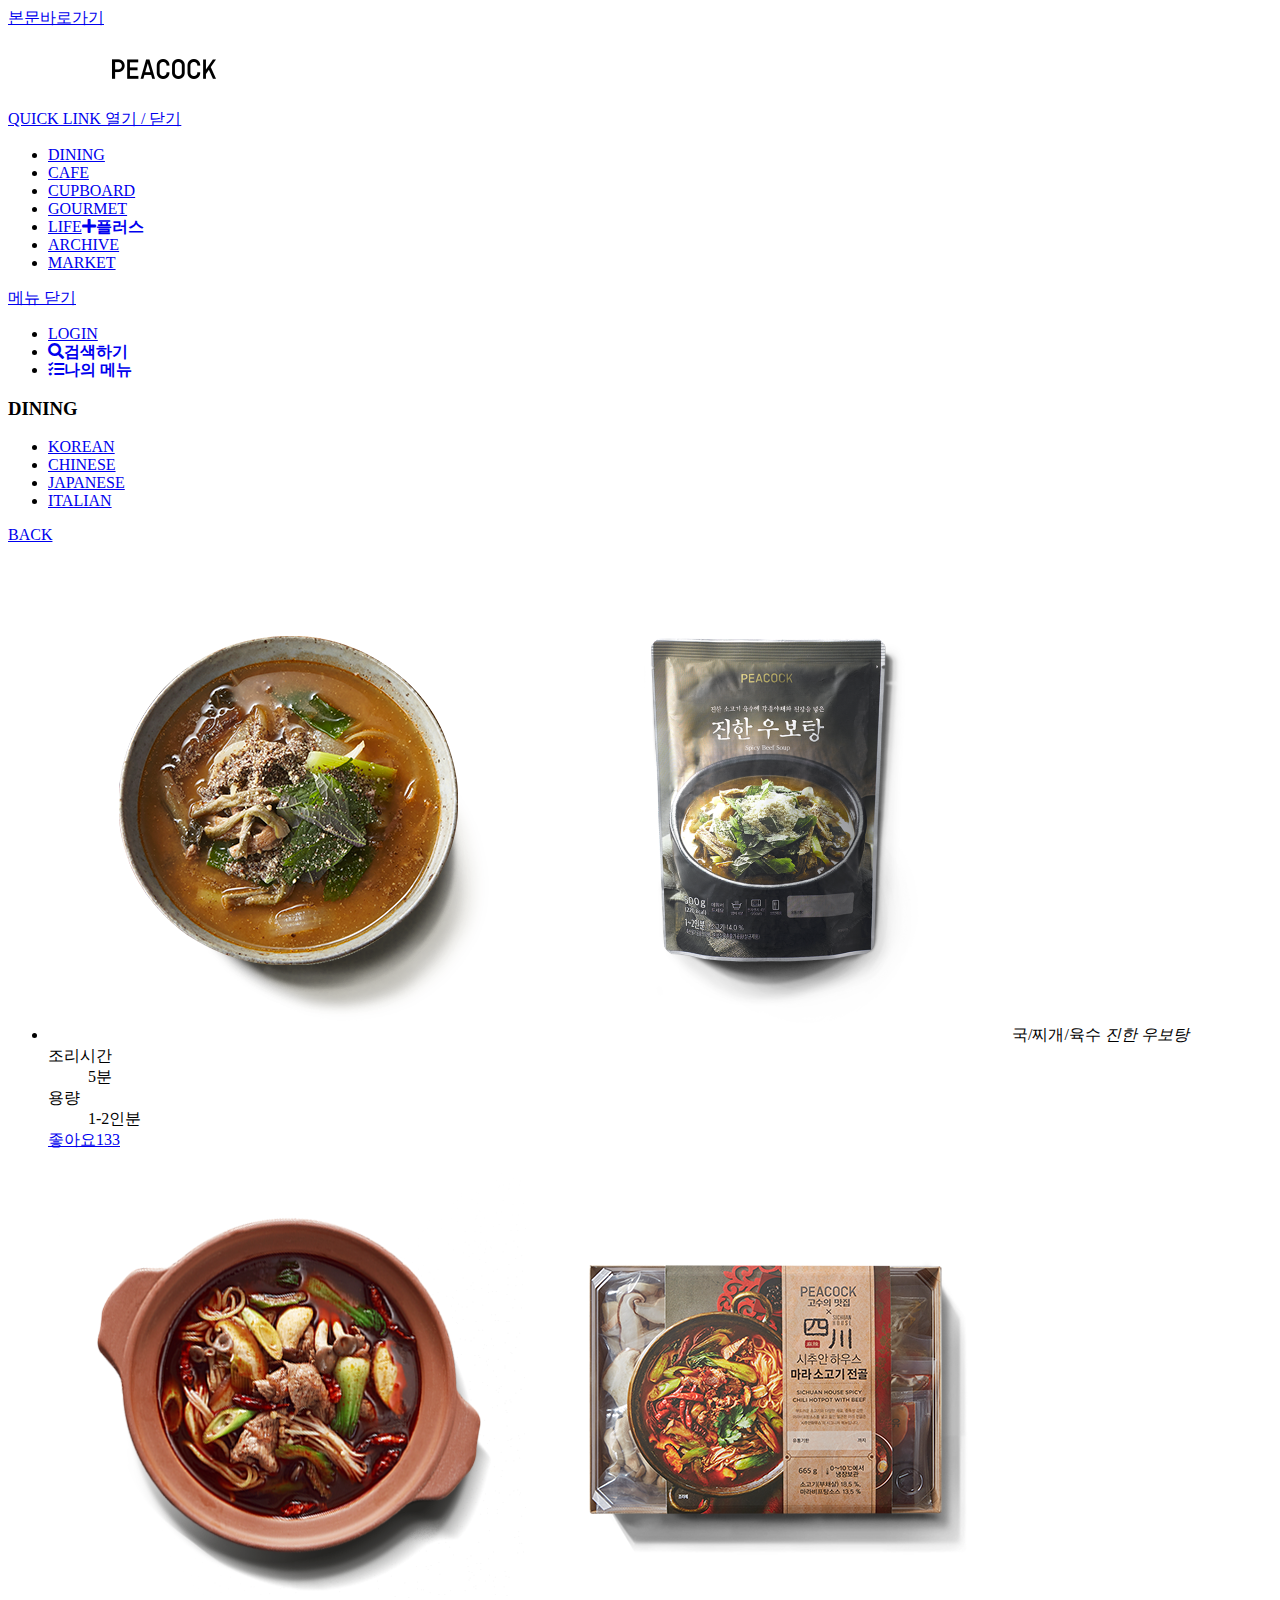
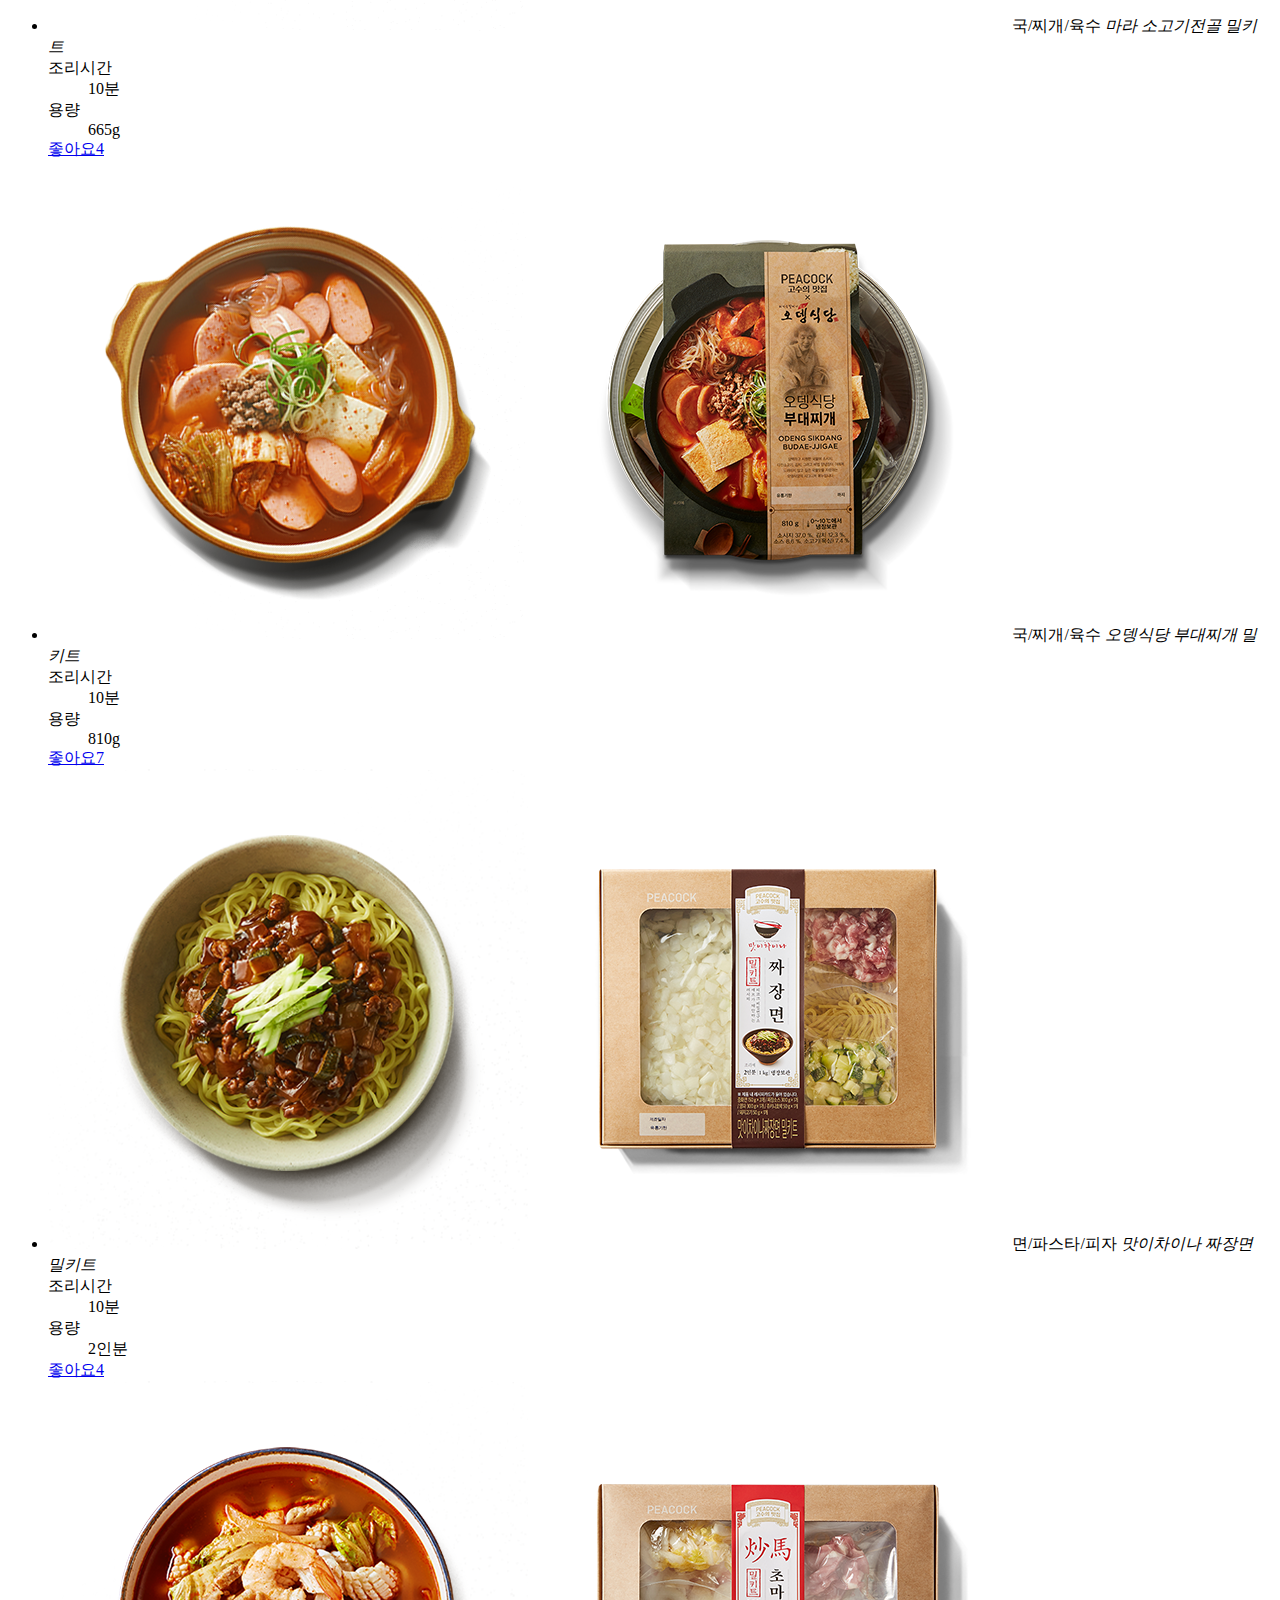
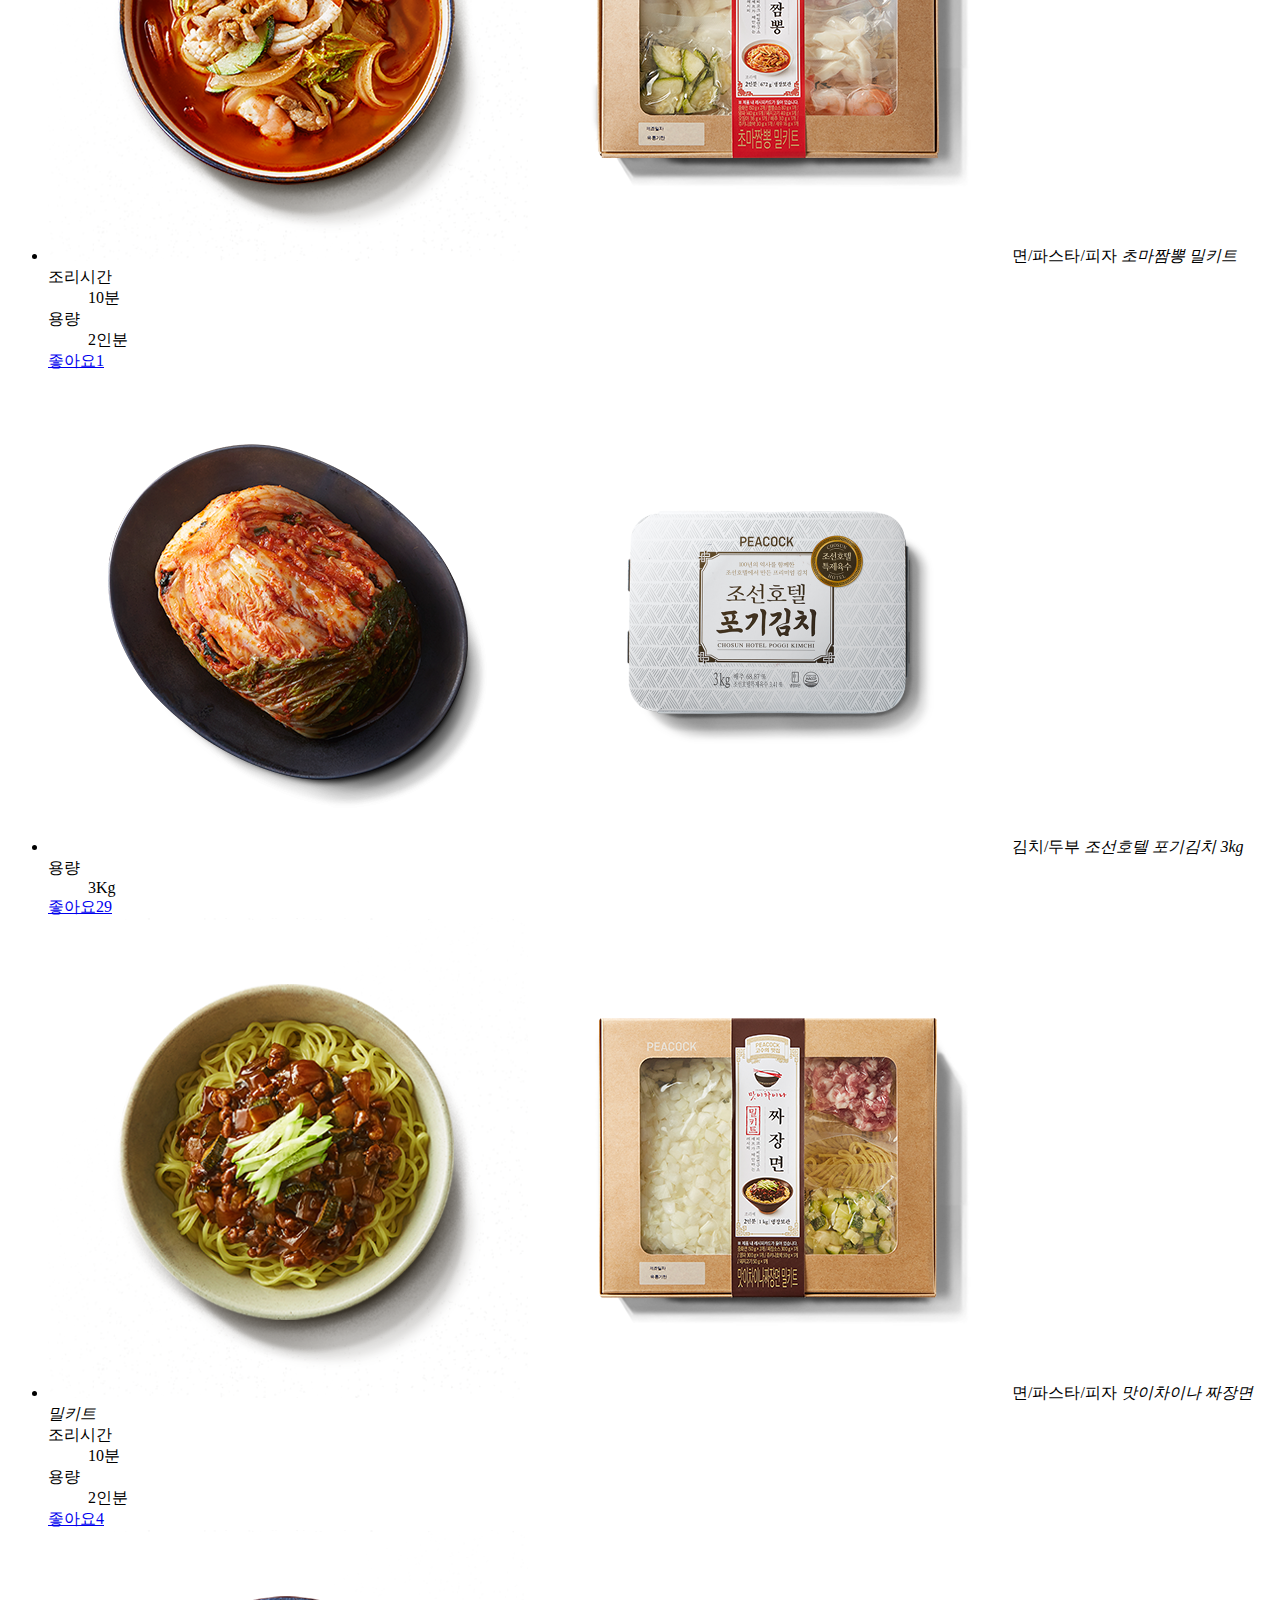
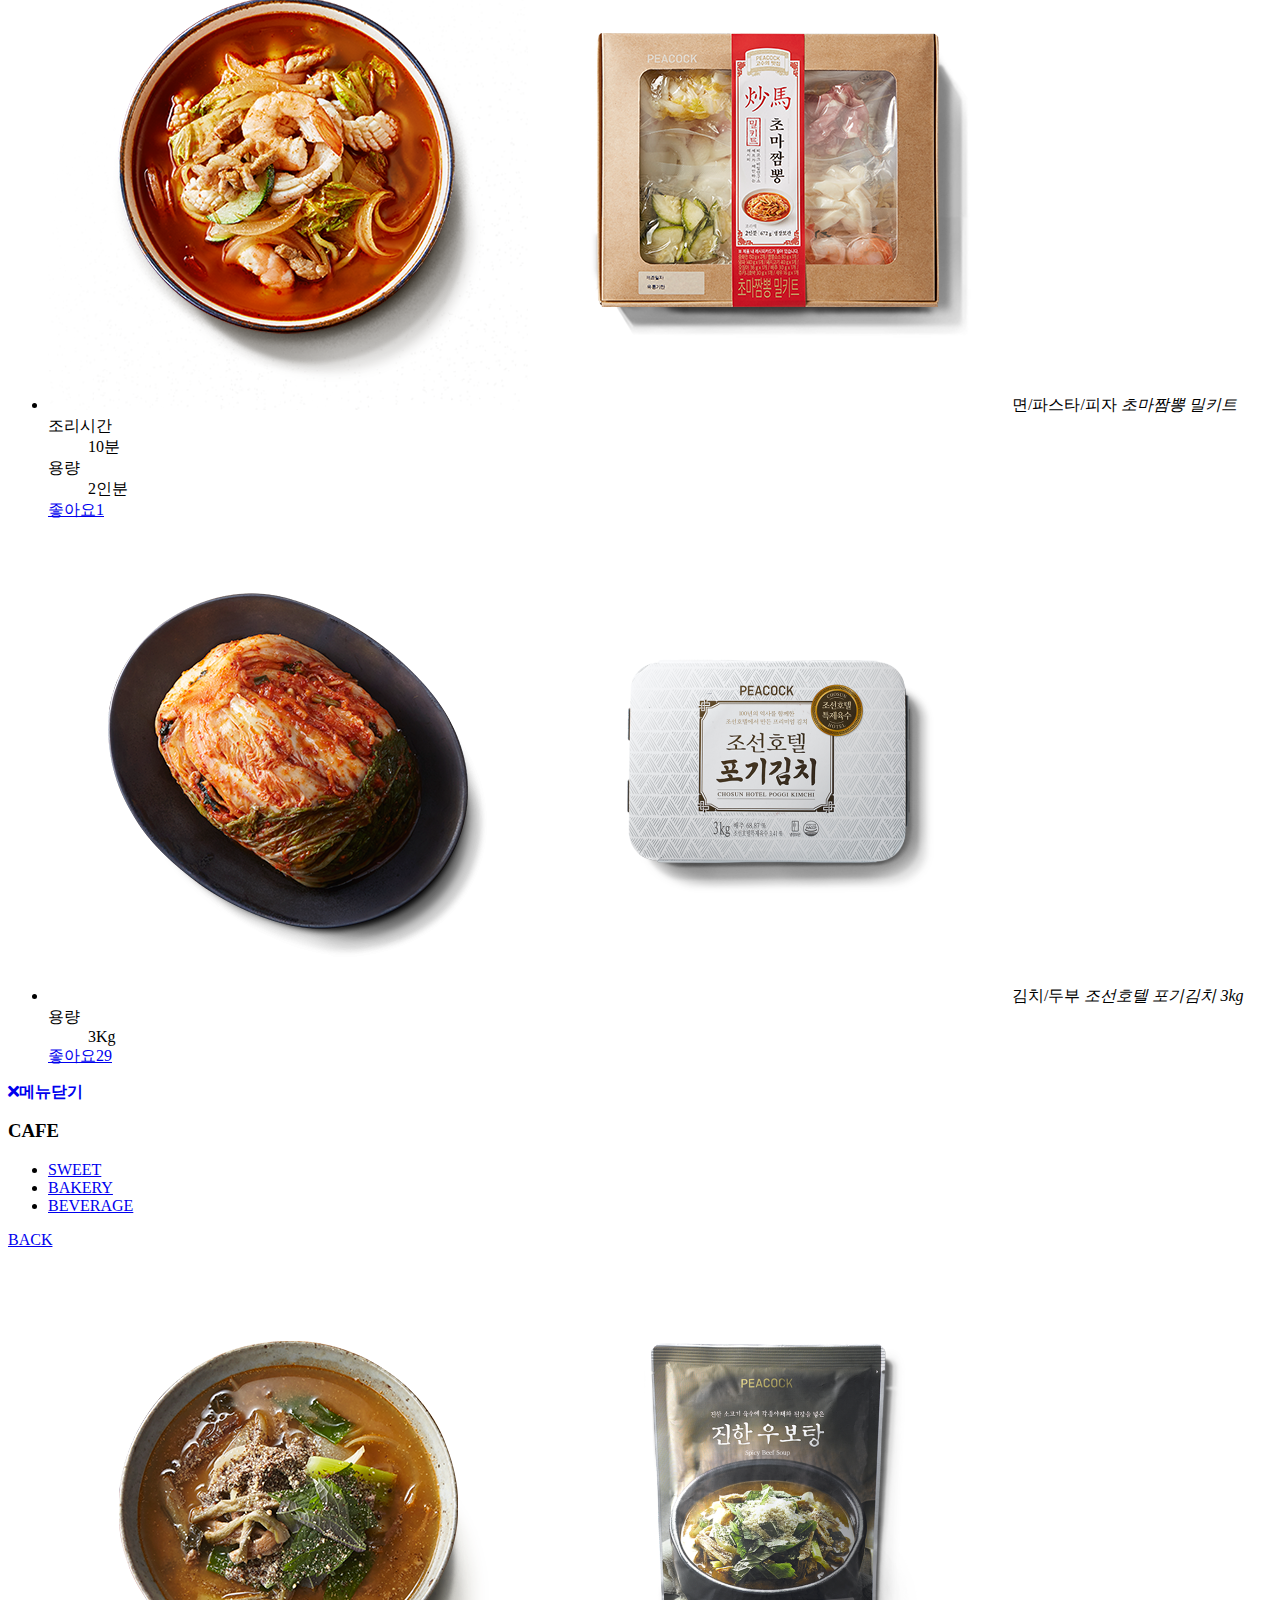
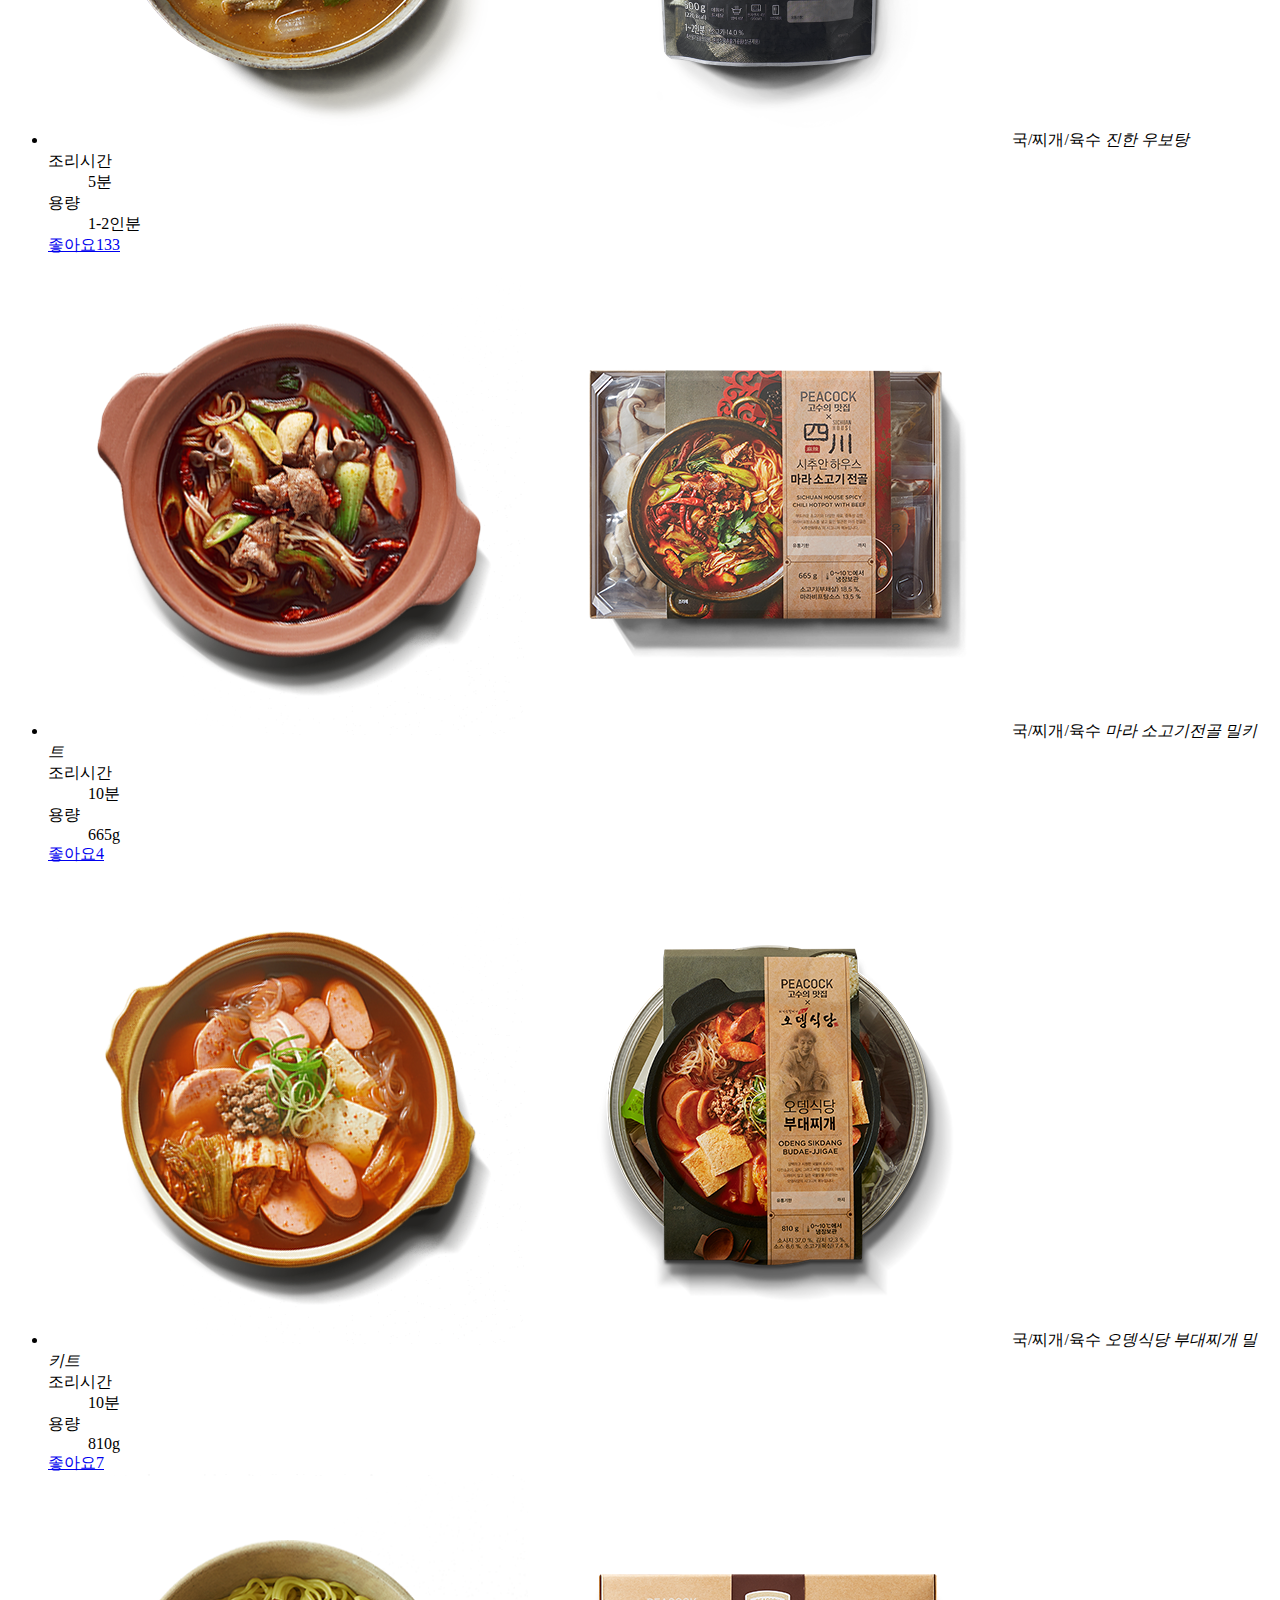
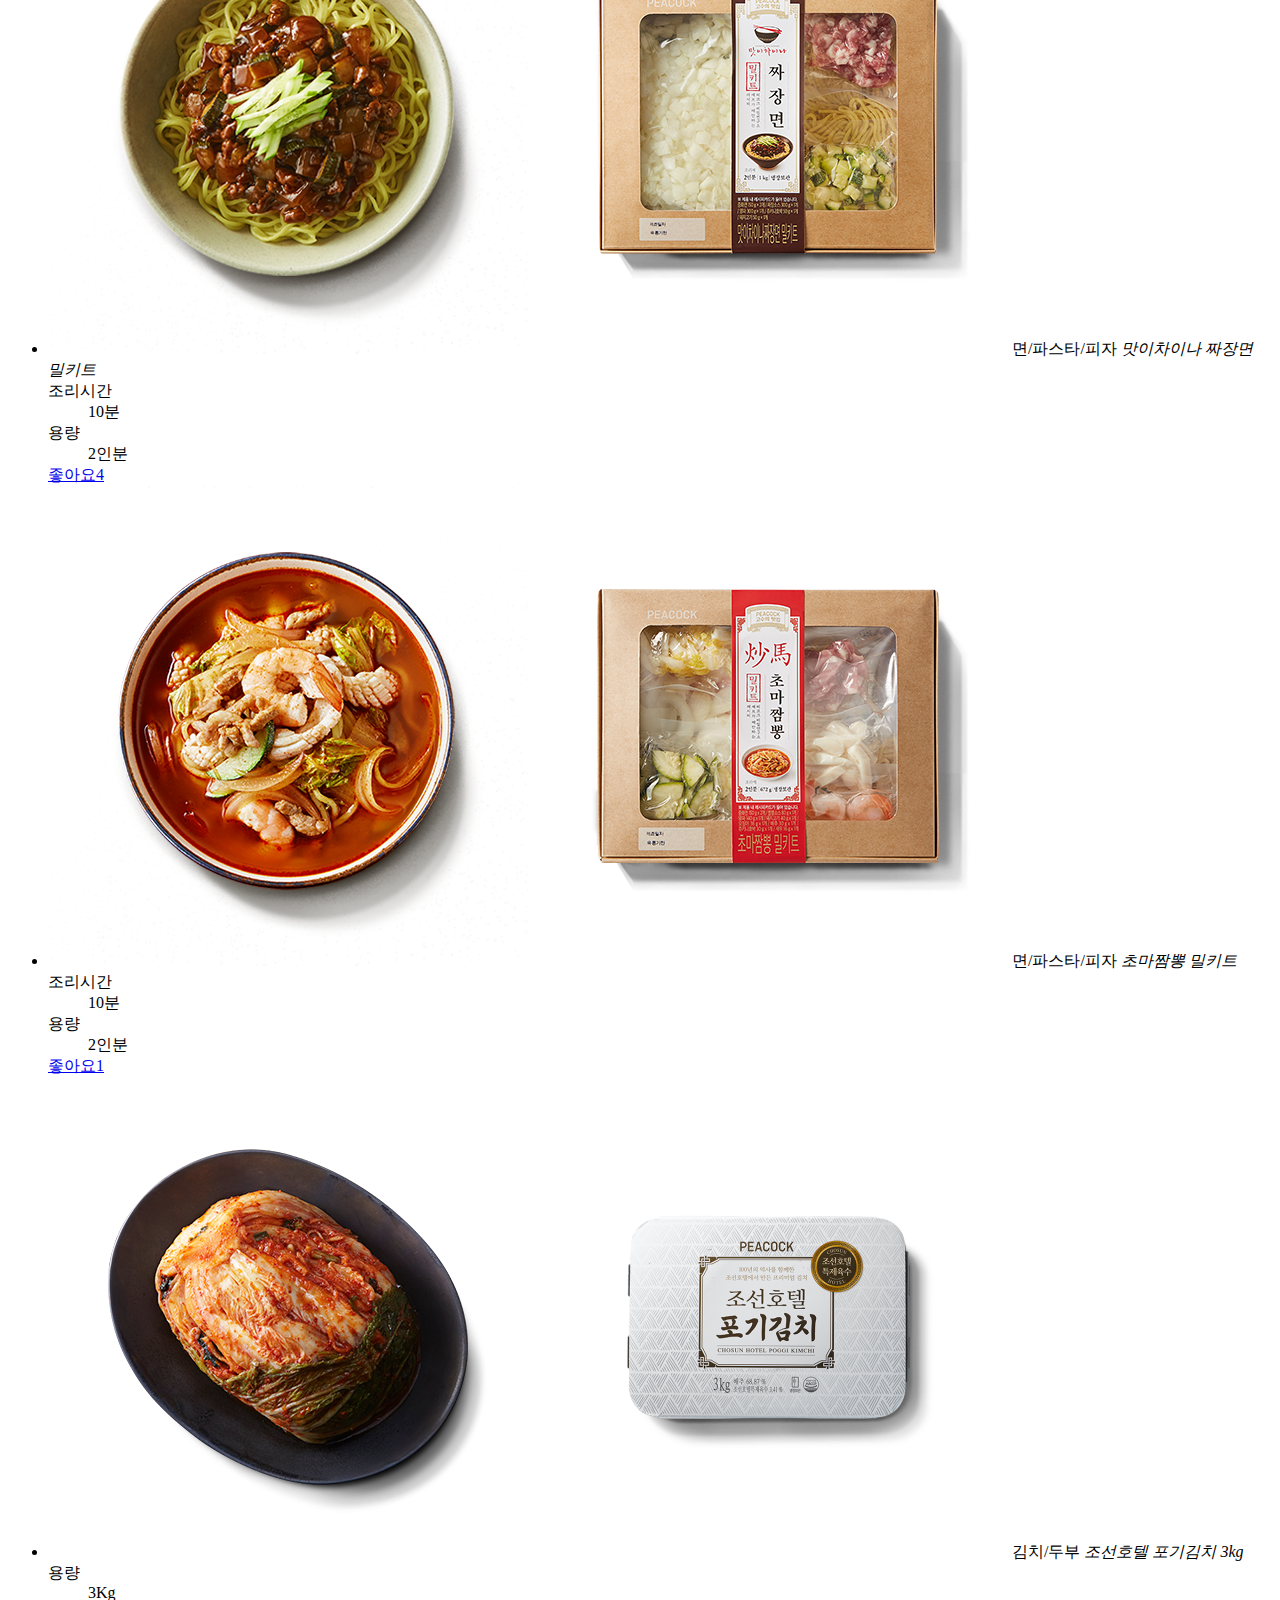
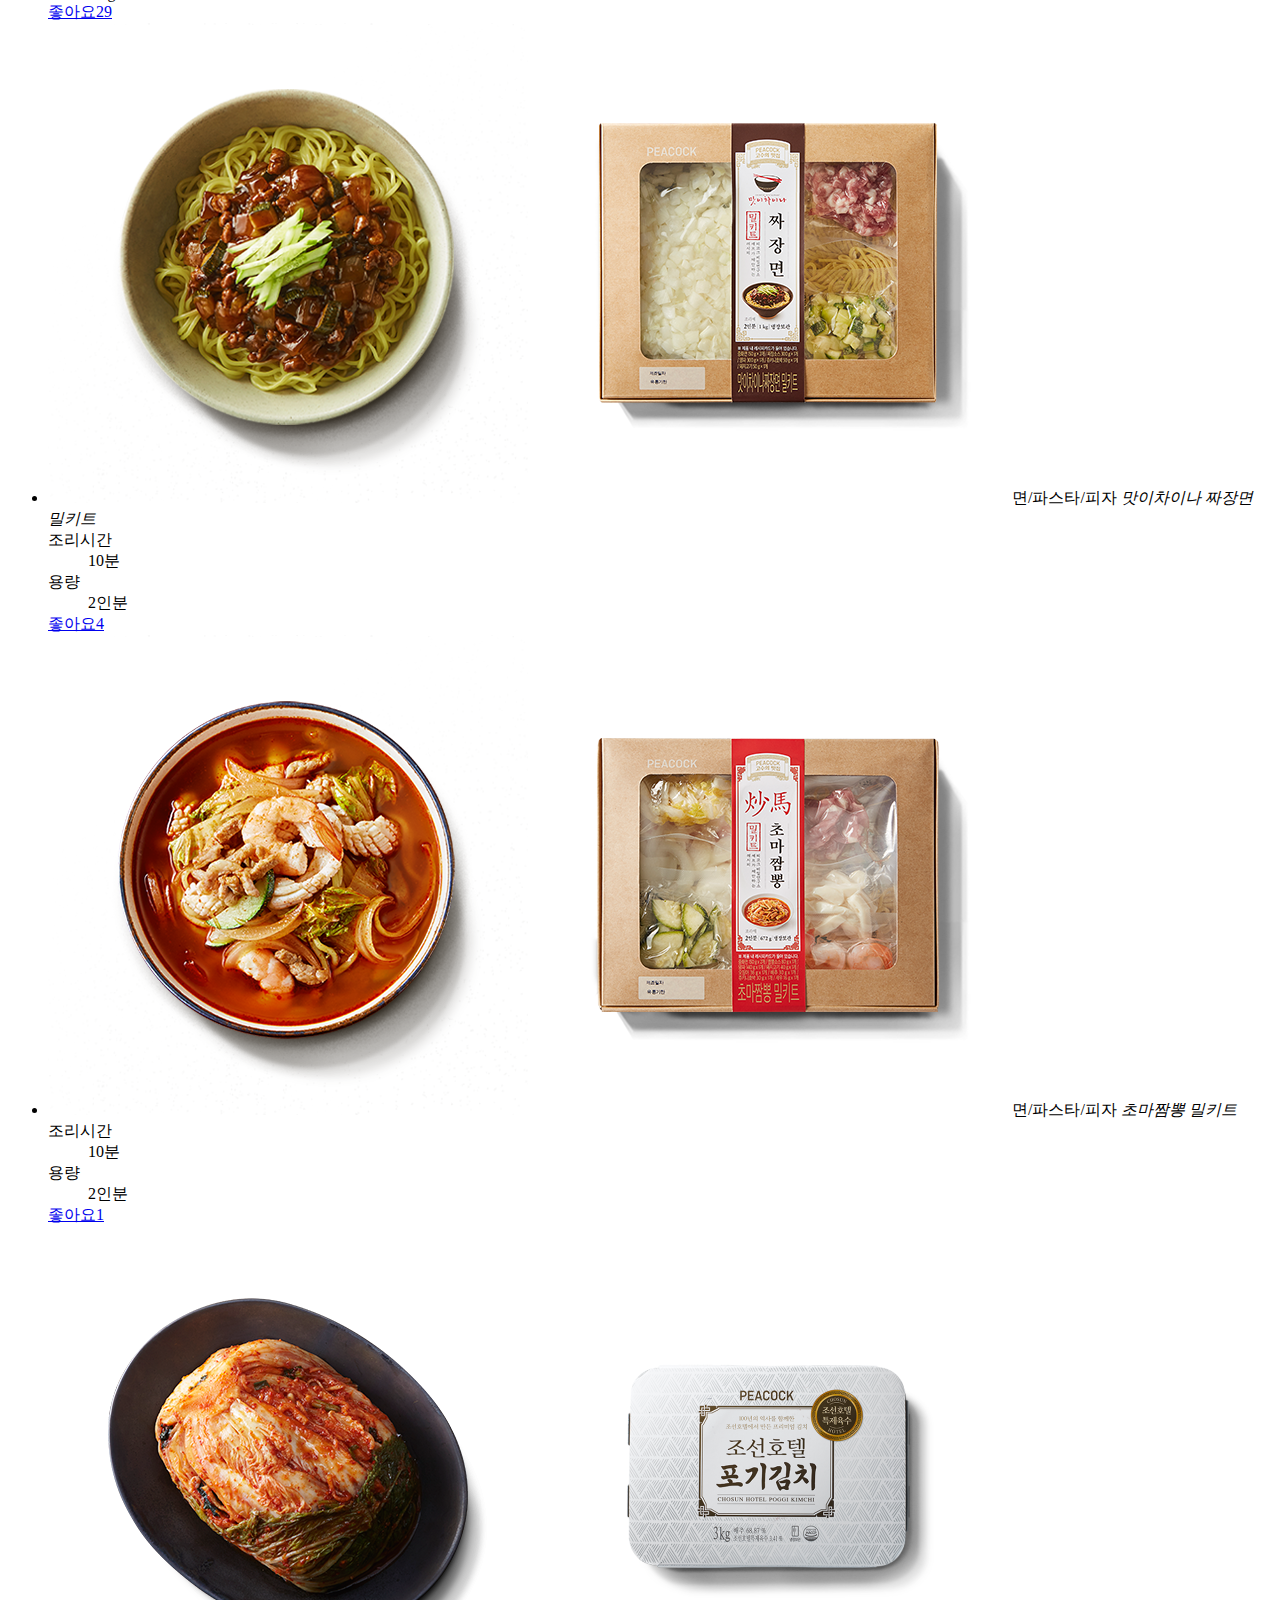
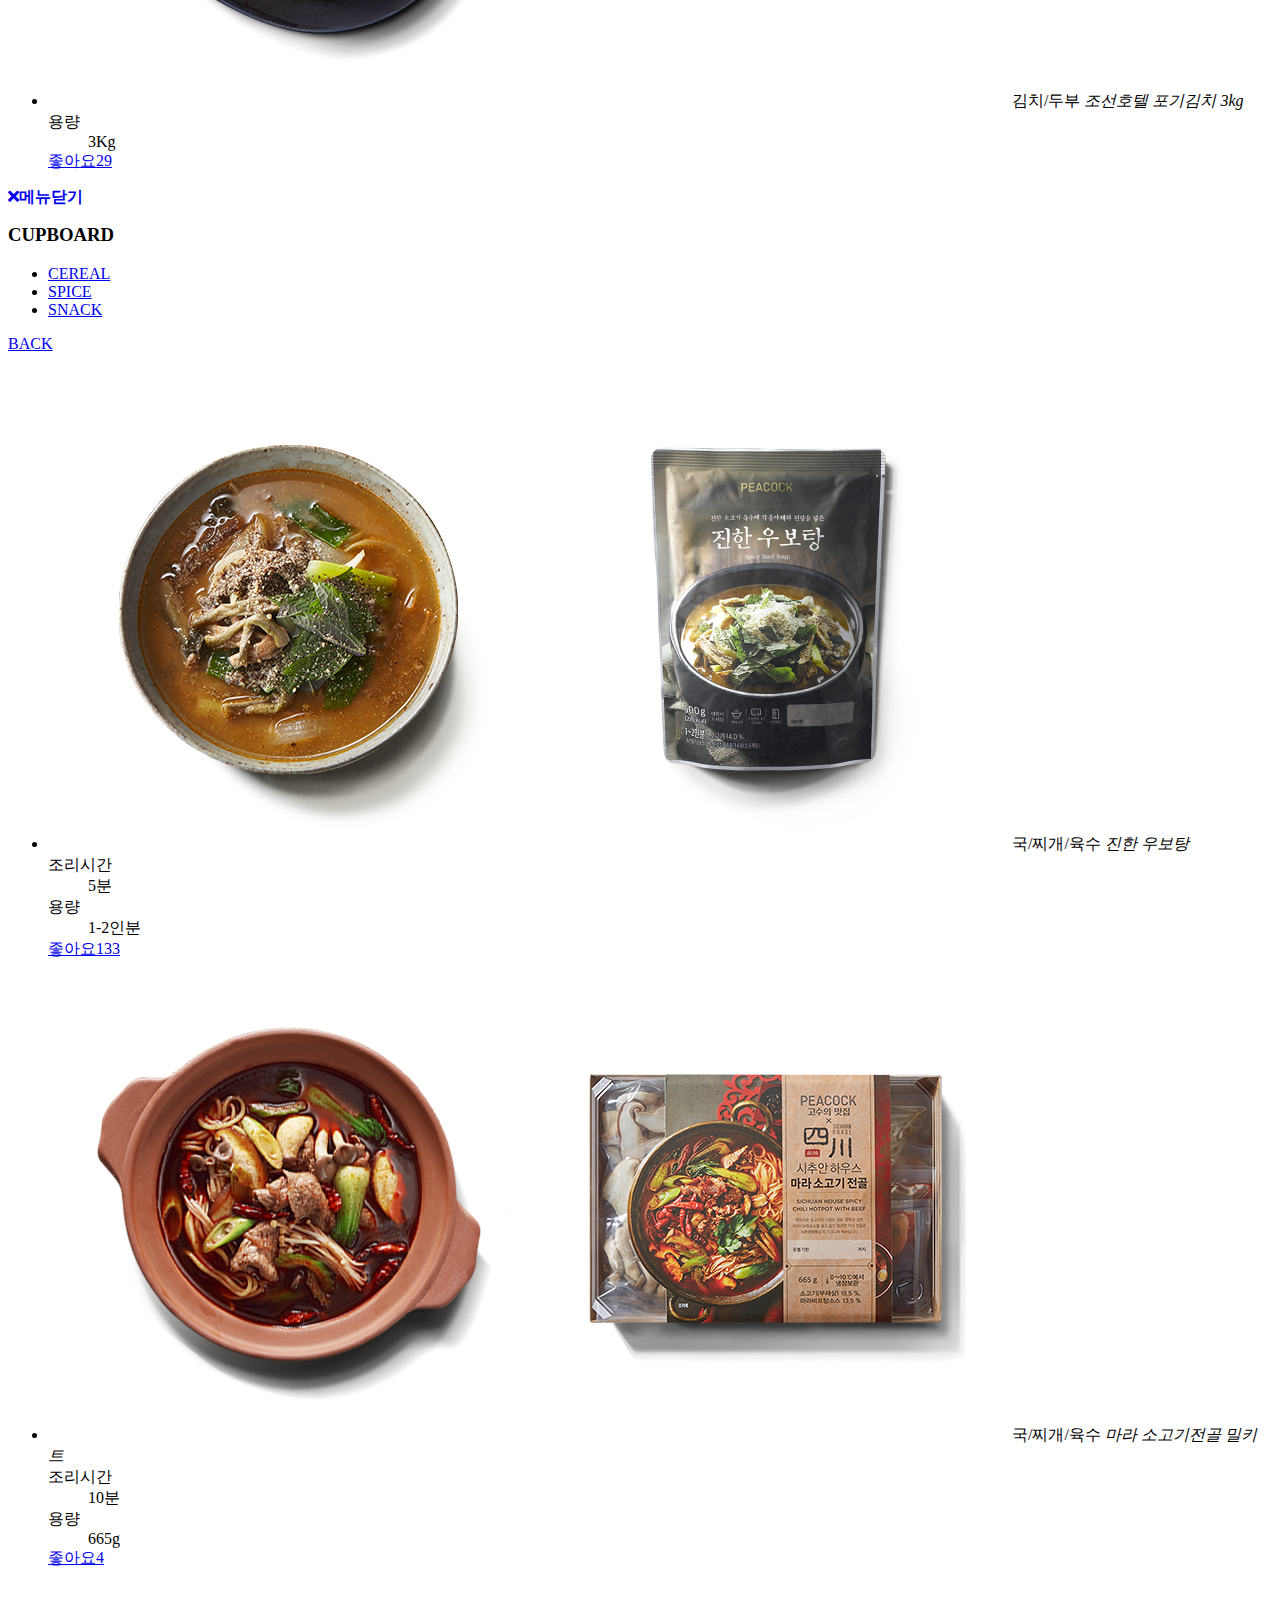
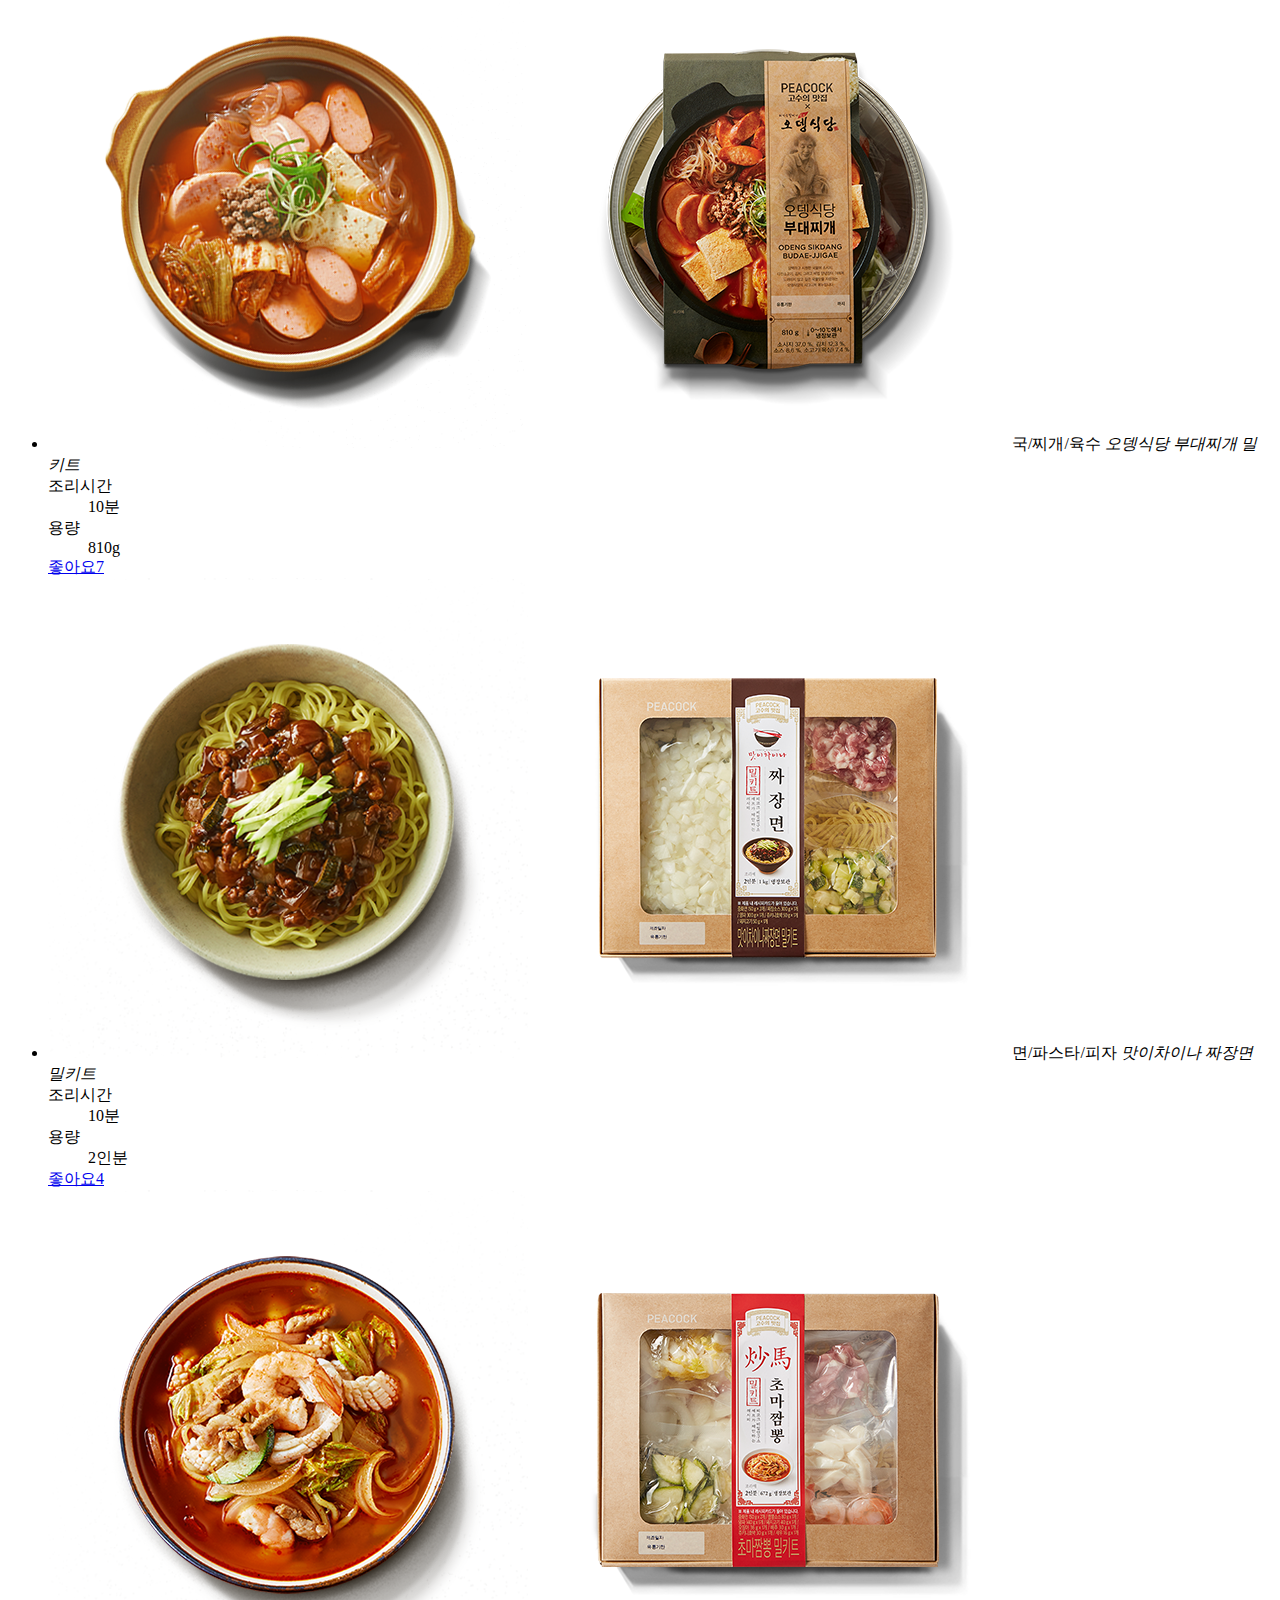
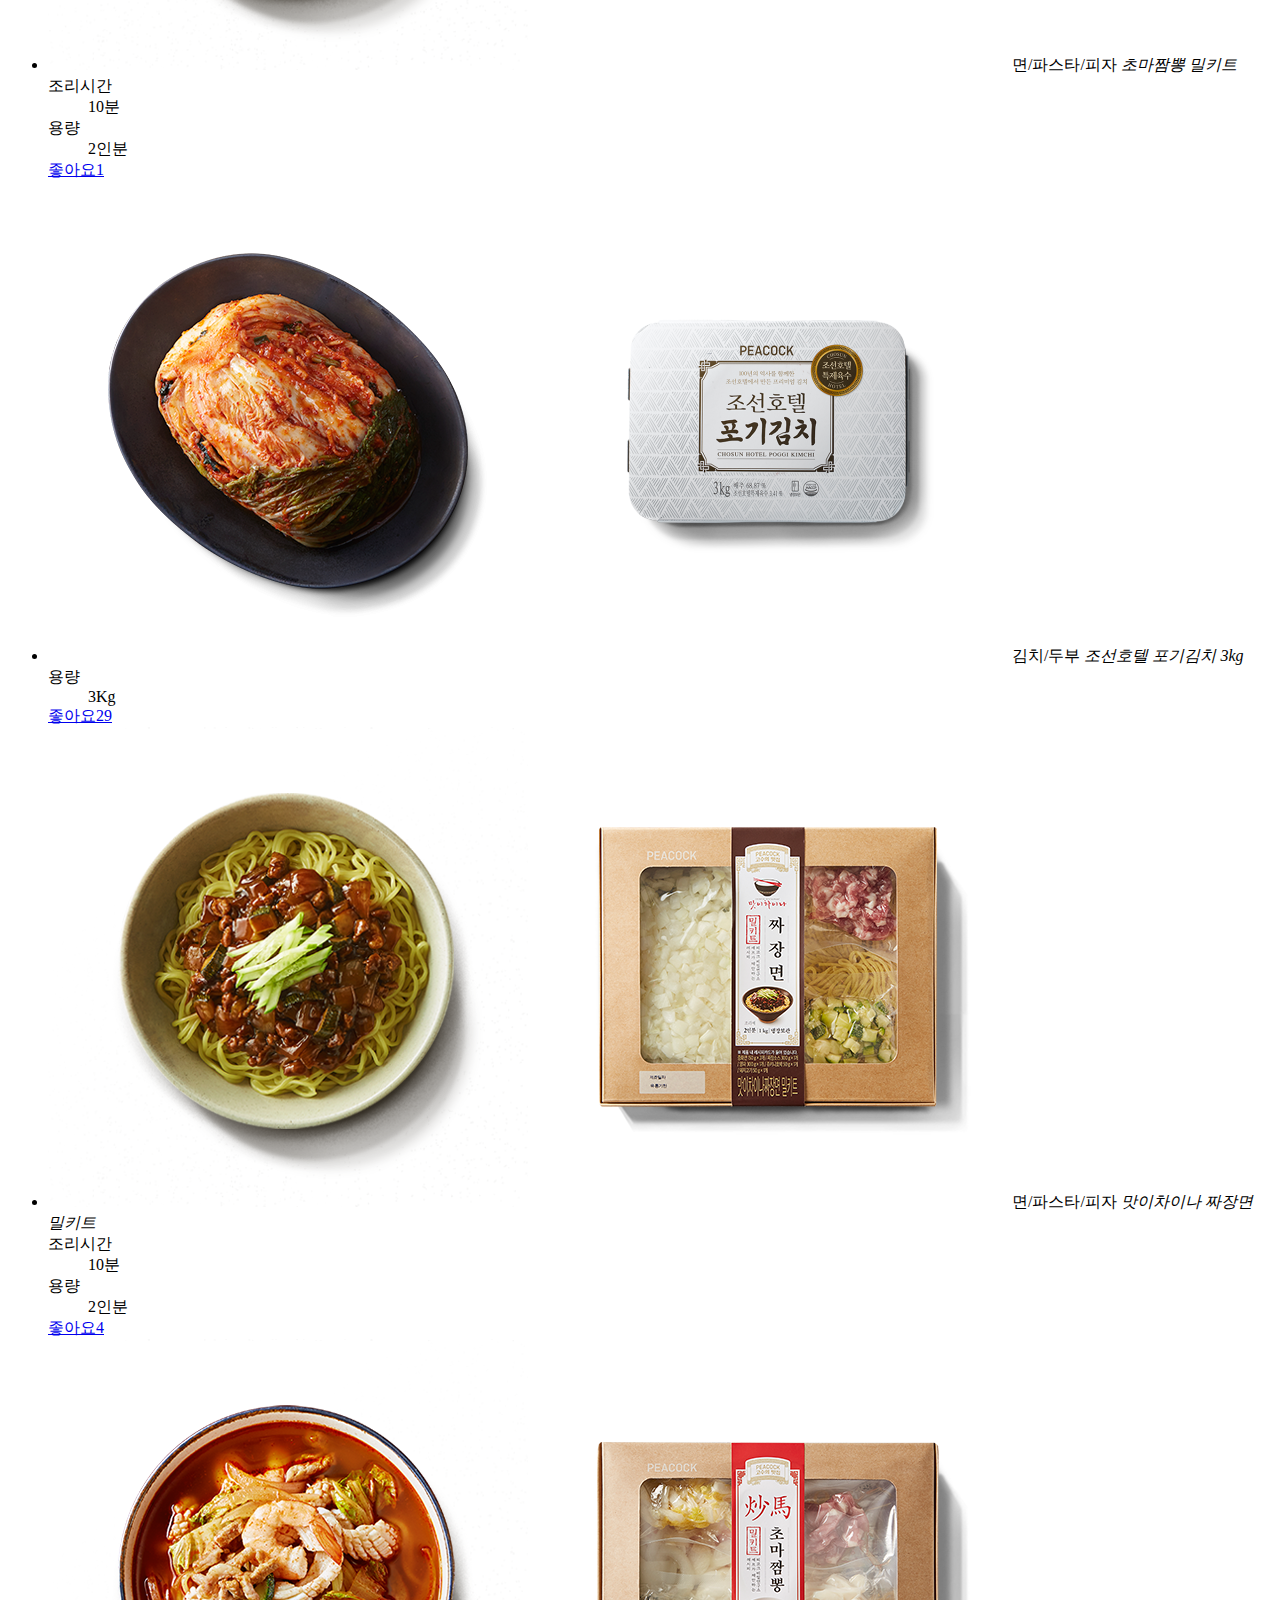
==== index.html @ 8ad3a099 "Add files via upload" ====
<!DOCTYPE html>
<html lang="ko">
<head>
  <meta charset="utf-8" />
  <meta http-equiv="X-UA-Compatible" content="IE=edge,chrome=1" />
  <meta name="viewport" content="width=device-width, initial-scale=1.0, maximum-scale=1.0, user-scalable=no" />
  <meta name="keywords" content="피코크, 이마트피코크, peacock, 이마트, emart" />
  <meta name="description" content="피코크는 간편가정식을 중심으로한 새로운 식문화를 제안하는 라이프스타일 브랜드입니다." />
  <title>이마트 피코크 - PEACOCK</title>
  <link rel="shortcut icon" type="image/ico" href="favicon.ico" />
  <link rel="stylesheet" href="fa/css/all.min.css" />
  <link rel="stylesheet" href="css/web-font.css" />
  <link rel="stylesheet" href="css/style-pc.css" media="screen and (min-width: 1024px)" />
  <link rel="stylesheet" href="css/style-m.css" media="screen and (max-width: 1023.9px)" />
  <script src="js/jquery-3.5.1.min.js"></script>
  <script src="js/common.js"></script>
</head>
<body class="main">
  <div id="wrapper" class="">
    <a href="#main" id="skip-nav">본문바로가기</a>
    <header id="header" class="en">
      <h1><a href="./index.html"><img alt="이마트 피코크" src="img/logo-white.png" /><img alt="이마트 피코크" src="img/logo-black.png" /></a></h1>
      <a class="mobile toggle" href="#"><span>QUICK LINK 열기 / 닫기</span></a>
      <nav id="gnb">
        <ul>
          <li data-menu="DINING"><a href="#">DINING</a></li>
          <li data-menu="CAFE"><a href="#">CAFE</a></li>
          <li data-menu="CUPBOARD"><a href="#">CUPBOARD</a></li>
          <li data-menu="GOURMET"><a href="#">GOURMET</a> </li>
          <li data-menu="LIFE"><a href="#">LIFE<i class="fas fa-plus"><span>플러스</span></i></a></li>
          <li data-menu="ARCHIVE"><a href="#">ARCHIVE</a></li>
          <li class="mobile" data-menu="MARKET"><a href="#">MARKET</a></li>
        </ul>
        <a class="close-tab mobile" href="#"><span>메뉴 닫기</span></a>
      </nav>
      <ul id="user-menu">
        <li class="pc"><a href="#" title="레이어 팝업 이동">LOGIN</a></li>
        <li><a href="#" title="레이어 팝업 이동"><i class="fas fa-search"><span>검색하기</span></i></a></li>
        <li><a href="#" title="레이어 팝업 이동"><i class="fas fa-tasks"><span>나의 메뉴</span></i></a></li>
      </ul>
    </header>

    <aside id="sub-gnb">
      <div class="dining-bg">
        <div class="sub-list">
          <h3>DINING</h3>
          <ul class="hover-line">
            <li data-menu="KOREAN"><a href="#">KOREAN</a></li>
            <li data-menu="CHINESE"><a href="#">CHINESE</a></li>
            <li data-menu="JAPANESE"><a href="#">JAPANESE</a></li>
            <li data-menu="ITALIAN"><a href="#">ITALIAN</a></li>
          </ul>
        </div>
        <div class="details korean">
          <a class="back chevron-left en" href="#"><span>BACK</span></a>
          <ul class="product">
            <li class="">
              <a href="./page/dining-korean-진한우보탕.html"><img alt="진한 우보탕" src="img/korean-01.png" /><img alt="진한 우보탕" src="img/korean-02.png" /></a>
              <span>국/찌개/육수</span>
              <em>진한 우보탕</em>
              <div>
                <dl>
                  <dt>조리시간</dt>
                  <dd>5분</dd>
                  <dt>용량</dt>
                  <dd>1-2인분</dd>
                </dl>
                <a href="#"><span>좋아요</span>133</a>
              </div>
            </li>
            <li>
              <a href="#"><img alt="마라 소고기전골 밀키트" src="img/main-best-03.png" /><img alt="마라 소고기전골 밀키트" src="img/main-best-04.png" /></a>
              <span>국/찌개/육수</span>
              <em>마라 소고기전골 밀키트</em>
              <div>
                <dl>
                  <dt>조리시간</dt>
                  <dd>10분</dd>
                  <dt>용량</dt>
                  <dd>665g</dd>
                </dl>
                <a href="#"><span>좋아요</span>4</a>
              </div>
            </li>
            <li>
              <a href="#"><img alt="오뎅식당 부대찌개 밀키트" src="img/main-best-05.png" /><img alt="오뎅식당 부대찌개 밀키트" src="img/main-best-06.png" /></a>
              <span>국/찌개/육수</span>
              <em>오뎅식당 부대찌개 밀키트</em>
              <div>
                <dl>
                  <dt>조리시간</dt>
                  <dd>10분</dd>
                  <dt>용량</dt>
                  <dd>810g</dd>
                </dl>
                <a href="#"><span>좋아요</span>7</a>
              </div>
            </li>
            <li>
              <a href="#"><img alt="맛이차이나 짜장면 밀키트" src="img/main-best-07.png" /><img alt="맛이차이나 짜장면 밀키트" src="img/main-best-08.png" /></a>
              <span>면/파스타/피자</span>
              <em>맛이차이나 짜장면 밀키트</em>
              <div>
                <dl>
                  <dt>조리시간</dt>
                  <dd>10분</dd>
                  <dt>용량</dt>
                  <dd>2인분</dd>
                </dl>
                <a href="#"><span>좋아요</span>4</a>
              </div>
            </li>
            <li>
              <a href="#"><img alt="초마짬뽕 밀키트" src="img/main-best-09.png" /><img alt="초마짬뽕 밀키트" src="img/main-best-10.png" /></a>
              <span>면/파스타/피자</span>
              <em>초마짬뽕 밀키트</em>
              <div>
                <dl>
                  <dt>조리시간</dt>
                  <dd>10분</dd>
                  <dt>용량</dt>
                  <dd>2인분</dd>
                </dl>
                <a href="#"><span>좋아요</span>1</a>
              </div>
            </li>
            <li>
              <a href="#"><img alt="조선호텔 포기김치 3kg" src="img/main-best-11.png" /><img alt="조선호텔 포기김치 3kg" src="img/main-best-12.png" /></a>
              <span>김치/두부</span>
              <em>조선호텔 포기김치 3kg</em>
              <div>
                <dl>
                  <dt>용량</dt>
                  <dd>3Kg</dd>
                </dl>
                <a href="#"><span>좋아요</span>29</a>
              </div>
            </li>
            <li>
              <a href="#"><img alt="맛이차이나 짜장면 밀키트" src="img/main-best-07.png" /><img alt="맛이차이나 짜장면 밀키트" src="img/main-best-08.png" /></a>
              <span>면/파스타/피자</span>
              <em>맛이차이나 짜장면 밀키트</em>
              <div>
                <dl>
                  <dt>조리시간</dt>
                  <dd>10분</dd>
                  <dt>용량</dt>
                  <dd>2인분</dd>
                </dl>
                <a href="#"><span>좋아요</span>4</a>
              </div>
            </li>
            <li>
              <a href="#"><img alt="초마짬뽕 밀키트" src="img/main-best-09.png" /><img alt="초마짬뽕 밀키트" src="img/main-best-10.png" /></a>
              <span>면/파스타/피자</span>
              <em>초마짬뽕 밀키트</em>
              <div>
                <dl>
                  <dt>조리시간</dt>
                  <dd>10분</dd>
                  <dt>용량</dt>
                  <dd>2인분</dd>
                </dl>
                <a href="#"><span>좋아요</span>1</a>
              </div>
            </li>
            <li>
              <a href="#"><img alt="조선호텔 포기김치 3kg" src="img/main-best-11.png" /><img alt="조선호텔 포기김치 3kg" src="img/main-best-12.png" /></a>
              <span>김치/두부</span>
              <em>조선호텔 포기김치 3kg</em>
              <div>
                <dl>
                  <dt>용량</dt>
                  <dd>3Kg</dd>
                </dl>
                <a href="#"><span>좋아요</span>29</a>
              </div>
            </li>
        </div>
        <a class="close" href="#"><i class="fas fa-times"><span>메뉴닫기</span></i></a>
      </div>
      <div class="cafe-bg ">
        <div class="sub-list">
          <h3>CAFE</h3>
          <ul class="hover-line">
            <li data-menu="SWEET"><a href="#">SWEET</a></li>
            <li data-menu="BAKERY"><a href="#">BAKERY</a></li>
            <li data-menu="BEVERAGE"><a href="#">BEVERAGE</a></li>
          </ul>
        </div>
        <div class="details">
          <a class="back chevron-left en" href="#"><span>BACK</span></a>
          <ul class="product">
            <li class="">
              <a href="./page/dining-korean-진한우보탕.html"><img alt="진한 우보탕" src="img/korean-01.png" /><img alt="진한 우보탕" src="img/korean-02.png" /></a>
              <span>국/찌개/육수</span>
              <em>진한 우보탕</em>
              <div>
                <dl>
                  <dt>조리시간</dt>
                  <dd>5분</dd>
                  <dt>용량</dt>
                  <dd>1-2인분</dd>
                </dl>
                <a href="#"><span>좋아요</span>133</a>
              </div>
            </li>
            <li>
              <a href="#"><img alt="마라 소고기전골 밀키트" src="img/main-best-03.png" /><img alt="마라 소고기전골 밀키트" src="img/main-best-04.png" /></a>
              <span>국/찌개/육수</span>
              <em>마라 소고기전골 밀키트</em>
              <div>
                <dl>
                  <dt>조리시간</dt>
                  <dd>10분</dd>
                  <dt>용량</dt>
                  <dd>665g</dd>
                </dl>
                <a href="#"><span>좋아요</span>4</a>
              </div>
            </li>
            <li>
              <a href="#"><img alt="오뎅식당 부대찌개 밀키트" src="img/main-best-05.png" /><img alt="오뎅식당 부대찌개 밀키트" src="img/main-best-06.png" /></a>
              <span>국/찌개/육수</span>
              <em>오뎅식당 부대찌개 밀키트</em>
              <div>
                <dl>
                  <dt>조리시간</dt>
                  <dd>10분</dd>
                  <dt>용량</dt>
                  <dd>810g</dd>
                </dl>
                <a href="#"><span>좋아요</span>7</a>
              </div>
            </li>
            <li>
              <a href="#"><img alt="맛이차이나 짜장면 밀키트" src="img/main-best-07.png" /><img alt="맛이차이나 짜장면 밀키트" src="img/main-best-08.png" /></a>
              <span>면/파스타/피자</span>
              <em>맛이차이나 짜장면 밀키트</em>
              <div>
                <dl>
                  <dt>조리시간</dt>
                  <dd>10분</dd>
                  <dt>용량</dt>
                  <dd>2인분</dd>
                </dl>
                <a href="#"><span>좋아요</span>4</a>
              </div>
            </li>
            <li>
              <a href="#"><img alt="초마짬뽕 밀키트" src="img/main-best-09.png" /><img alt="초마짬뽕 밀키트" src="img/main-best-10.png" /></a>
              <span>면/파스타/피자</span>
              <em>초마짬뽕 밀키트</em>
              <div>
                <dl>
                  <dt>조리시간</dt>
                  <dd>10분</dd>
                  <dt>용량</dt>
                  <dd>2인분</dd>
                </dl>
                <a href="#"><span>좋아요</span>1</a>
              </div>
            </li>
            <li>
              <a href="#"><img alt="조선호텔 포기김치 3kg" src="img/main-best-11.png" /><img alt="조선호텔 포기김치 3kg" src="img/main-best-12.png" /></a>
              <span>김치/두부</span>
              <em>조선호텔 포기김치 3kg</em>
              <div>
                <dl>
                  <dt>용량</dt>
                  <dd>3Kg</dd>
                </dl>
                <a href="#"><span>좋아요</span>29</a>
              </div>
            </li>
            <li>
              <a href="#"><img alt="맛이차이나 짜장면 밀키트" src="img/main-best-07.png" /><img alt="맛이차이나 짜장면 밀키트" src="img/main-best-08.png" /></a>
              <span>면/파스타/피자</span>
              <em>맛이차이나 짜장면 밀키트</em>
              <div>
                <dl>
                  <dt>조리시간</dt>
                  <dd>10분</dd>
                  <dt>용량</dt>
                  <dd>2인분</dd>
                </dl>
                <a href="#"><span>좋아요</span>4</a>
              </div>
            </li>
            <li>
              <a href="#"><img alt="초마짬뽕 밀키트" src="img/main-best-09.png" /><img alt="초마짬뽕 밀키트" src="img/main-best-10.png" /></a>
              <span>면/파스타/피자</span>
              <em>초마짬뽕 밀키트</em>
              <div>
                <dl>
                  <dt>조리시간</dt>
                  <dd>10분</dd>
                  <dt>용량</dt>
                  <dd>2인분</dd>
                </dl>
                <a href="#"><span>좋아요</span>1</a>
              </div>
            </li>
            <li>
              <a href="#"><img alt="조선호텔 포기김치 3kg" src="img/main-best-11.png" /><img alt="조선호텔 포기김치 3kg" src="img/main-best-12.png" /></a>
              <span>김치/두부</span>
              <em>조선호텔 포기김치 3kg</em>
              <div>
                <dl>
                  <dt>용량</dt>
                  <dd>3Kg</dd>
                </dl>
                <a href="#"><span>좋아요</span>29</a>
              </div>
            </li>
        </div>
        <a class="close" href="#"><i class="fas fa-times"><span>메뉴닫기</span></i></a>
      </div>
      <div class="cupboard-bg">
        <div class="sub-list">
          <h3>CUPBOARD</h3>
          <ul class="hover-line">
            <li data-menu="CEREAL"><a href="#">CEREAL</a></li>
            <li data-menu="SPICE"><a href="#">SPICE</a></li>
            <li data-menu="SNACK"><a href="#">SNACK</a></li>
          </ul>
        </div>
        <div class="details">
          <a class="back chevron-left en" href="#"><span>BACK</span></a>
          <ul class="product">
            <li class="">
              <a href="./page/dining-korean-진한우보탕.html"><img alt="진한 우보탕" src="img/korean-01.png" /><img alt="진한 우보탕" src="img/korean-02.png" /></a>
              <span>국/찌개/육수</span>
              <em>진한 우보탕</em>
              <div>
                <dl>
                  <dt>조리시간</dt>
                  <dd>5분</dd>
                  <dt>용량</dt>
                  <dd>1-2인분</dd>
                </dl>
                <a href="#"><span>좋아요</span>133</a>
              </div>
            </li>
            <li>
              <a href="#"><img alt="마라 소고기전골 밀키트" src="img/main-best-03.png" /><img alt="마라 소고기전골 밀키트" src="img/main-best-04.png" /></a>
              <span>국/찌개/육수</span>
              <em>마라 소고기전골 밀키트</em>
              <div>
                <dl>
                  <dt>조리시간</dt>
                  <dd>10분</dd>
                  <dt>용량</dt>
                  <dd>665g</dd>
                </dl>
                <a href="#"><span>좋아요</span>4</a>
              </div>
            </li>
            <li>
              <a href="#"><img alt="오뎅식당 부대찌개 밀키트" src="img/main-best-05.png" /><img alt="오뎅식당 부대찌개 밀키트" src="img/main-best-06.png" /></a>
              <span>국/찌개/육수</span>
              <em>오뎅식당 부대찌개 밀키트</em>
              <div>
                <dl>
                  <dt>조리시간</dt>
                  <dd>10분</dd>
                  <dt>용량</dt>
                  <dd>810g</dd>
                </dl>
                <a href="#"><span>좋아요</span>7</a>
              </div>
            </li>
            <li>
              <a href="#"><img alt="맛이차이나 짜장면 밀키트" src="img/main-best-07.png" /><img alt="맛이차이나 짜장면 밀키트" src="img/main-best-08.png" /></a>
              <span>면/파스타/피자</span>
              <em>맛이차이나 짜장면 밀키트</em>
              <div>
                <dl>
                  <dt>조리시간</dt>
                  <dd>10분</dd>
                  <dt>용량</dt>
                  <dd>2인분</dd>
                </dl>
                <a href="#"><span>좋아요</span>4</a>
              </div>
            </li>
            <li>
              <a href="#"><img alt="초마짬뽕 밀키트" src="img/main-best-09.png" /><img alt="초마짬뽕 밀키트" src="img/main-best-10.png" /></a>
              <span>면/파스타/피자</span>
              <em>초마짬뽕 밀키트</em>
              <div>
                <dl>
                  <dt>조리시간</dt>
                  <dd>10분</dd>
                  <dt>용량</dt>
                  <dd>2인분</dd>
                </dl>
                <a href="#"><span>좋아요</span>1</a>
              </div>
            </li>
            <li>
              <a href="#"><img alt="조선호텔 포기김치 3kg" src="img/main-best-11.png" /><img alt="조선호텔 포기김치 3kg" src="img/main-best-12.png" /></a>
              <span>김치/두부</span>
              <em>조선호텔 포기김치 3kg</em>
              <div>
                <dl>
                  <dt>용량</dt>
                  <dd>3Kg</dd>
                </dl>
                <a href="#"><span>좋아요</span>29</a>
              </div>
            </li>
            <li>
              <a href="#"><img alt="맛이차이나 짜장면 밀키트" src="img/main-best-07.png" /><img alt="맛이차이나 짜장면 밀키트" src="img/main-best-08.png" /></a>
              <span>면/파스타/피자</span>
              <em>맛이차이나 짜장면 밀키트</em>
              <div>
                <dl>
                  <dt>조리시간</dt>
                  <dd>10분</dd>
                  <dt>용량</dt>
                  <dd>2인분</dd>
                </dl>
                <a href="#"><span>좋아요</span>4</a>
              </div>
            </li>
            <li>
              <a href="#"><img alt="초마짬뽕 밀키트" src="img/main-best-09.png" /><img alt="초마짬뽕 밀키트" src="img/main-best-10.png" /></a>
              <span>면/파스타/피자</span>
              <em>초마짬뽕 밀키트</em>
              <div>
                <dl>
                  <dt>조리시간</dt>
                  <dd>10분</dd>
                  <dt>용량</dt>
                  <dd>2인분</dd>
                </dl>
                <a href="#"><span>좋아요</span>1</a>
              </div>
            </li>
            <li>
              <a href="#"><img alt="조선호텔 포기김치 3kg" src="img/main-best-11.png" /><img alt="조선호텔 포기김치 3kg" src="img/main-best-12.png" /></a>
              <span>김치/두부</span>
              <em>조선호텔 포기김치 3kg</em>
              <div>
                <dl>
                  <dt>용량</dt>
                  <dd>3Kg</dd>
                </dl>
                <a href="#"><span>좋아요</span>29</a>
              </div>
            </li>
        </div>
        <a class="close" href="#"><i class="fas fa-times"><span>메뉴닫기</span></i></a>
      </div>
      <div class="gourmet-bg">
        <div class="sub-list">
          <h3>GOURMET</h3>
          <div class="collabo ko">
            <h4>맛집콜라보</h4>
            <ul class="hover-line">
              <li data-menu="초마"><a href="#">초마</a></li>
              <li data-menu="큰기와집"><a href="#">큰기와집</a></li>
              <li data-menu="삼원가든"><a href="#">삼원가든</a></li>
              <li data-menu="강남고로케"><a href="#">강남고로케</a></li>
              <li data-menu="순희네 빈대떡"><a href="#">순희네 빈대떡</a></li>
              <li data-menu="김유조 전통음료"><a href="#">김유조 전통음료</a></li>
              <li data-menu="조선호텔 김치"><a href="#">조선호텔 김치</a></li>
            </ul>
          </div>
          <ul class="hover-line ko">
            <li data-menu="피콕반점"><em><a href="#">피콕반점</a></em></li>
            <li data-menu="만두연구소"><em><a href="#">만두연구소</a></em></li>
          </ul>
        </div>
        <div class="details">
          <a class="back chevron-left en" href="#"><span>BACK</span></a>
          <ul class="product">
            <li class="">
              <a href="./page/dining-korean-진한우보탕.html"><img alt="진한 우보탕" src="img/korean-01.png" /><img alt="진한 우보탕" src="img/korean-02.png" /></a>
              <span>국/찌개/육수</span>
              <em>진한 우보탕</em>
              <div>
                <dl>
                  <dt>조리시간</dt>
                  <dd>5분</dd>
                  <dt>용량</dt>
                  <dd>1-2인분</dd>
                </dl>
                <a href="#"><span>좋아요</span>133</a>
              </div>
            </li>
            <li>
              <a href="#"><img alt="마라 소고기전골 밀키트" src="img/main-best-03.png" /><img alt="마라 소고기전골 밀키트" src="img/main-best-04.png" /></a>
              <span>국/찌개/육수</span>
              <em>마라 소고기전골 밀키트</em>
              <div>
                <dl>
                  <dt>조리시간</dt>
                  <dd>10분</dd>
                  <dt>용량</dt>
                  <dd>665g</dd>
                </dl>
                <a href="#"><span>좋아요</span>4</a>
              </div>
            </li>
            <li>
              <a href="#"><img alt="오뎅식당 부대찌개 밀키트" src="img/main-best-05.png" /><img alt="오뎅식당 부대찌개 밀키트" src="img/main-best-06.png" /></a>
              <span>국/찌개/육수</span>
              <em>오뎅식당 부대찌개 밀키트</em>
              <div>
                <dl>
                  <dt>조리시간</dt>
                  <dd>10분</dd>
                  <dt>용량</dt>
                  <dd>810g</dd>
                </dl>
                <a href="#"><span>좋아요</span>7</a>
              </div>
            </li>
            <li>
              <a href="#"><img alt="맛이차이나 짜장면 밀키트" src="img/main-best-07.png" /><img alt="맛이차이나 짜장면 밀키트" src="img/main-best-08.png" /></a>
              <span>면/파스타/피자</span>
              <em>맛이차이나 짜장면 밀키트</em>
              <div>
                <dl>
                  <dt>조리시간</dt>
                  <dd>10분</dd>
                  <dt>용량</dt>
                  <dd>2인분</dd>
                </dl>
                <a href="#"><span>좋아요</span>4</a>
              </div>
            </li>
            <li>
              <a href="#"><img alt="초마짬뽕 밀키트" src="img/main-best-09.png" /><img alt="초마짬뽕 밀키트" src="img/main-best-10.png" /></a>
              <span>면/파스타/피자</span>
              <em>초마짬뽕 밀키트</em>
              <div>
                <dl>
                  <dt>조리시간</dt>
                  <dd>10분</dd>
                  <dt>용량</dt>
                  <dd>2인분</dd>
                </dl>
                <a href="#"><span>좋아요</span>1</a>
              </div>
            </li>
            <li>
              <a href="#"><img alt="조선호텔 포기김치 3kg" src="img/main-best-11.png" /><img alt="조선호텔 포기김치 3kg" src="img/main-best-12.png" /></a>
              <span>김치/두부</span>
              <em>조선호텔 포기김치 3kg</em>
              <div>
                <dl>
                  <dt>용량</dt>
                  <dd>3Kg</dd>
                </dl>
                <a href="#"><span>좋아요</span>29</a>
              </div>
            </li>
            <li>
              <a href="#"><img alt="맛이차이나 짜장면 밀키트" src="img/main-best-07.png" /><img alt="맛이차이나 짜장면 밀키트" src="img/main-best-08.png" /></a>
              <span>면/파스타/피자</span>
              <em>맛이차이나 짜장면 밀키트</em>
              <div>
                <dl>
                  <dt>조리시간</dt>
                  <dd>10분</dd>
                  <dt>용량</dt>
                  <dd>2인분</dd>
                </dl>
                <a href="#"><span>좋아요</span>4</a>
              </div>
            </li>
            <li>
              <a href="#"><img alt="초마짬뽕 밀키트" src="img/main-best-09.png" /><img alt="초마짬뽕 밀키트" src="img/main-best-10.png" /></a>
              <span>면/파스타/피자</span>
              <em>초마짬뽕 밀키트</em>
              <div>
                <dl>
                  <dt>조리시간</dt>
                  <dd>10분</dd>
                  <dt>용량</dt>
                  <dd>2인분</dd>
                </dl>
                <a href="#"><span>좋아요</span>1</a>
              </div>
            </li>
            <li>
              <a href="#"><img alt="조선호텔 포기김치 3kg" src="img/main-best-11.png" /><img alt="조선호텔 포기김치 3kg" src="img/main-best-12.png" /></a>
              <span>김치/두부</span>
              <em>조선호텔 포기김치 3kg</em>
              <div>
                <dl>
                  <dt>용량</dt>
                  <dd>3Kg</dd>
                </dl>
                <a href="#"><span>좋아요</span>29</a>
              </div>
            </li>
        </div>
        <a class="close" href="#"><i class="fas fa-times"><span>메뉴닫기</span></i></a>
      </div>
    </aside>

    <aside id="market" data-menu="MARKET">
        <a class="open-tab" href="#"><img alt="market" src="img/tab-market-btn.png" /></a>
        <div>
          <em class="en">MARKET</em>
          <ul>
            <li data-menu="REAL MEAL">
              <a href="#">REAL MEAL</a>
              <ul>
                <li><a href="#">국/찌개/육수</a></li>
                <li><a href="#">면/파스타/피자</a></li>
                <li><a href="#">밥/죽/시리얼</a></li>
                <li><a href="#">고기</a></li>
              </ul>
            </li>
            <li data-menu="STREET FOOD">
              <a href="#">STREET FOOD</a>
              <ul>
                <li><a href="#">떡볶이/순대/만두</a></li>
                <li><a href="#">튀김/전/호떡</a></li>
                <li><a href="#">핫도그/호빵</a></li>
              </ul>
            </li>
            <li data-menu="SALAD & SIDE-DISH">
              <a href="#">SALAD & SIDE-DISH</a>
              <ul>
                <li><a href="#">샐러드/드레싱</a></li>
                <li><a href="#">김치/두부</a></li>
                <li><a href="#">반찬/피클</a></li>
              </ul>
            </li>
            <li data-menu="DESSERT & BEVERAGE">
              <a href="#">DESSERT & BEVERAGE</a>
              <ul>
                <li><a href="#">디저트</a></li>
                <li><a href="#">베이커리/잼</a></li>
                <li><a href="#">커피/티/음료</a></li>
              </ul>
            </li>
            <li data-menu="CONDIMENT">
              <a href="#">CONDIMENT</a>
              <ul>
                <li><a href="#">소스/양념</a></li>
                <li><a href="#">오일/향신료</a></li>
                <li><a href="#">밀가루/믹스/떡</a></li>
              </ul>
            </li>
            <li data-menu="SNACK">
              <a href="#">SNACK</a>
              <ul>
                <li><a href="#">스낵</a></li>
                <li><a href="#">초콜릿/캔디/껌</a></li>
              </ul>
            </li>
            <li data-menu="DAIRY">
              <a href="#">DAIRY</a>
              <ul>
                <li><a href="#">치즈</a></li>
                <li><a href="#">요거트/우유</a></li>
              </ul>
            </li>
          </ul>
          <div class="best">
            <span class="en">BEST</span>
            <a href="#">
              <em class="en">PEACOCK<br />BEST<span>피코크에서 잘 나가는<br />베스트 제품</span></em>
            </a>
          </div>
          <a class="close-tab" href="#"><i class="fas fa-times"><span>메뉴닫기</span></i></a>
        </div>
    </aside>

    <main id="main">
      <section id="main-visual">
        <h2 class="ir-hidden">메인 동영상</h2>
        <ul class="slide">
          <li>
            <a href="https://www.youtube.com/watch?v=pht__wsPEgA&feature=youtu.be" target="_blank"><span>VIEW MORE</span><i class="fas fa-caret-right"></i></a>
          </li>
          <li>
            <a href="https://www.youtube.com/watch?v=3dnRHZWJtf4&feature=youtu.be" target="_blank"><span>VIEW MORE</span><i class="fas fa-caret-right"></i></a>
          </li>
        </ul>
        <p class="control pc">
          <a href="#" class="prev"><i class="fas fa-chevron-left"><span>이전</span></i></a>
          <a href="#" class="next"><i class="fas fa-chevron-right"><span>다음</span></i></a>
        </p>
        <ul class="indicator">
          <li class="on"><a href="#">1번 슬라이드 보기</a></li>
          <li><a href="#">2번 슬라이드 보기</a></li>
        </ul>
      </section>

      <section id="main-best">
        <a class="chevron en" href="#" target="_blank"><span>VIEW BEST</span></a>
        <div>
          <div class="best-title">
            <h2 class="title en">PEACOCK<br />BEST</h2>
            <p class="pc">피코크에서<br />잘 나가는 메뉴를 한눈에!</p>
          </div>
          <div class="scroll">
            <ul class="product">
              <li class="">
                <a href="#"><img alt="유노추보 차돌우동 밀키트" src="img/main-best-01.png" /><img alt="유노추보 차돌우동 밀키트" src="img/main-best-02.png" /></a>
                <span>면/파스타/피자</span>
                <em>유노추보 차돌우동 밀키트</em>
                <div>
                  <dl>
                    <dt>조리시간</dt>
                    <dd>10분</dd>
                    <dt>용량</dt>
                    <dd>666g</dd>
                  </dl>
                  <a href="#"><span>좋아요</span>3</a>
                </div>
              </li>
              <li>
                <a href="#"><img alt="마라 소고기전골 밀키트" src="img/main-best-03.png" /><img alt="마라 소고기전골 밀키트" src="img/main-best-04.png" /></a>
                <span>국/찌개/육수</span>
                <em>마라 소고기전골 밀키트</em>
                <div>
                  <dl>
                    <dt>조리시간</dt>
                    <dd>10분</dd>
                    <dt>용량</dt>
                    <dd>665g</dd>
                  </dl>
                  <a href="#"><span>좋아요</span>4</a>
                </div>
              </li>
              <li>
                <a href="#"><img alt="오뎅식당 부대찌개 밀키트" src="img/main-best-05.png" /><img alt="오뎅식당 부대찌개 밀키트" src="img/main-best-06.png" /></a>
                <span>국/찌개/육수</span>
                <em>오뎅식당 부대찌개 밀키트</em>
                <div>
                  <dl>
                    <dt>조리시간</dt>
                    <dd>10분</dd>
                    <dt>용량</dt>
                    <dd>810g</dd>
                  </dl>
                  <a href="#"><span>좋아요</span>7</a>
                </div>
              </li>
              <li>
                <a href="#"><img alt="맛이차이나 짜장면 밀키트" src="img/main-best-07.png" /><img alt="맛이차이나 짜장면 밀키트" src="img/main-best-08.png" /></a>
                <span>면/파스타/피자</span>
                <em>맛이차이나 짜장면 밀키트</em>
                <div>
                  <dl>
                    <dt>조리시간</dt>
                    <dd>10분</dd>
                    <dt>용량</dt>
                    <dd>2인분</dd>
                  </dl>
                  <a href="#"><span>좋아요</span>4</a>
                </div>
              </li>
              <li>
                <a href="#"><img alt="초마짬뽕 밀키트" src="img/main-best-09.png" /><img alt="초마짬뽕 밀키트" src="img/main-best-10.png" /></a>
                <span>면/파스타/피자</span>
                <em>초마짬뽕 밀키트</em>
                <div>
                  <dl>
                    <dt>조리시간</dt>
                    <dd>10분</dd>
                    <dt>용량</dt>
                    <dd>2인분</dd>
                  </dl>
                  <a href="#"><span>좋아요</span>1</a>
                </div>
              </li>
              <li>
                <a href="#"><img alt="조선호텔 포기김치 3kg" src="img/main-best-11.png" /><img alt="조선호텔 포기김치 3kg" src="img/main-best-12.png" /></a>
                <span>김치/두부</span>
                <em>조선호텔 포기김치 3kg</em>
                <div>
                  <dl>
                    <dt>용량</dt>
                    <dd>3Kg</dd>
                  </dl>
                  <a href="#"><span>좋아요</span>29</a>
                </div>
              </li>
              <li>
                <a href="#"><img alt="쟌슨빌 폴리쉬 소시지" src="img/main-best-13.png" /><img alt="쟌슨빌 폴리쉬 소시지" src="img/main-best-14.png" /></a>
                <span>고기</span>
                <em>쟌슨빌 폴리쉬 소시지</em>
                <div>
                  <dl>
                  <dt>조리시간</dt>
                  <dd>10분</dd>
                  <dt>용량</dt>
                  <dd>1,080g</dd>
                </dl>
                <a href="#"><span>좋아요</span>19</a>
                </div>
              </li>
              <li>
                <a href="#"><img alt="티라미수 케익" src="img/main-best-15.png" /><img alt="티라미수 케익" src="img/main-best-16.png" /></a>
                <span>디저트</span>
                <em>티라미수 케익</em>
                <div>
                  <dl>
                    <dt>용량</dt>
                    <dd>2인분</dd>
                  </dl>
                  <a href="#"><span>좋아요</span>214</a>
                </div>
              </li>
              <li>
                <a href="#"><img alt="제주 콩두부" src="img/main-best-17.png" /><img alt="제주 콩두부" src="img/main-best-18.png" /></a>
                <span>김치/두부</span>
                <em>제주 콩두부</em>
                <div>
                  <a href="#"><span>좋아요</span>16</a>
                </div>
              </li>
              <li>
                <a href="#"><img alt="차돌박이 된장찌개" src="img/main-best-19.png" /><img alt="차돌박이 된장찌개" src="img/main-best-20.png" /></a>
                <span>국/찌개/육수</span>
                <em>차돌박이 된장찌개</em>
                <div>
                  <dl>
                    <dt>조리시간</dt>
                    <dd>4분</dd>
                    <dt>용량</dt>
                    <dd>1인분</dd>
                  </dl>
                  <a href="#"><span>좋아요</span>191</a>
                </div>
              </li>
              <li>
                <a href="#"><img alt="초마 짬뽕" src="img/main-best-21.png" /><img alt="초마 짬뽕" src="img/main-best-22.png" /></a>
                <span>면/파스타/피자</span>
                <em>초마 짬뽕</em>
                <div>
                  <dl>
                    <dt>조리시간</dt>
                    <dd>8분</dd>
                    <dt>용량</dt>
                    <dd>2인분</dd>
                  </dl>
                  <a href="#"><span>좋아요</span>176</a>
                </div>
              </li>
              <li>
                <a href="#"><img alt="새우볶음밥" src="img/main-best-23.png" /><img alt="새우볶음밥" src="img/main-best-24.png" /></a>
                <span>밥/죽/시리얼</span>
                <em>새우볶음밥</em>
                <div>
                  <dl>
                    <dt>조리시간</dt>
                    <dd>3분</dd>
                    <dt>용량</dt>
                    <dd>4인분</dd>
                  </dl>
                  <a href="#"><span>좋아요</span>110</a>
                </div>
              </li>
            </ul>
          </div>
        </div>
      </section>

      <section id="main-story">
        <div>
          <h2 class="title en">BRAND STORY</h2>
          <P class="ko">소소한 일상에<br />맛있는 즐거움</P>
          <a class="chevron en" href="#" target="_blank"><span>LEARN MORE</span></a>
        </div>
      </section>

      <section id="main-gourmet">
        <div>
          <h2 class="title en">GOURMET</h2>
          <div class="scroll">
            <ul class="ko">
              <li class="on"><a href="#"><span>맛집콜라보</span></a></li>
              <li><a href="#"><span>피콕반점</span></a></li>
              <li><a href="#"><span>만두 연구소</span></a></li>
            </ul>
          </div>
        </div>
      </section>
    </main>

    <footer id="footer">
      <a class="logo" href="index.html"><span class="ir-hidden">PEACOCK</span></a>
      <div>
        <ul>
          <li><a href="#">피코크소개</a></li>
          <li><a href="#">이용약관</a></li>
          <li><a href="#">개인정보처리방침</a></li>
        </ul>
        <div>
          <a class="sns" href="https://www.facebook.com/peacockstory/?hc_ref=SEARCH&fref=nf" target="_blank" title="새창 열림"><span class="ir-hidden">페이스북</span></a>
          <a class="sns" href="https://www.instagram.com/peacocktime/" target="_blank" title="새창 열림"><span class="ir-hidden">인스타그램</span></a>
        </div>
        <address>
          <span>(주)이마트</span>
          <span>대표자: 강희석</span><br class="smaller-mobile" />
          <span>서울특별시 성동구 뚝섬로 377(성수동2가)</span><br class="br.only-m " />
          <span>사업자등록번호 : 206-86-50913</span><br />
          <span>통신판매업 신고번호 : 제2011-서울성동-0345호</span><br class="br.only-m " />
          <span>이마트대표전화 : 02-380-5678</span><br />
          <span>(주)에스에스지닷컴 : 1577-3419</span><br class="smaller-mobile" />
          <span>신세계백화점 : 1588-1234</span><br />
          <span>신세계포인트 : 1899-4349</span>
        </address>
        <span>© PEACOCK. All Rights Reserved.</span>
      </div>
    </footer>
  </div> <!-- wrapper -->

  <script>
    'use strict';

    // main header
    $(window).on('scroll', function() {
      var scroll_top = $(this).scrollTop(); 
      if(scroll_top > 0) {
        $('#header').addClass('white');
      }
      else if(scroll_top == 0) {
        $('#header').toggleClass('white');
      }
    });

    mainSlide();

    function mainSlide() {
      var numSlide = $('#main .slide > li').length;
      var slideFirst = 1;
      var slidePrev = 0;
      var slideNext = 0;
      var slideNow = 0;

      $('.indicator > li').on('click', function() {
        var index = $(this).index();
        showSlide(index + 1)
      });

      $('.prev').on('click', function() {
        showSlide(slidePrev);
      });
      $('.next').on('click', function() {
        showSlide(slideNext);
      });

      function showSlide(n) {
        $('#main .slide li').css({'display': 'none'});
        $('#main .slide li:eq(' + (n - 1) + ')').css({'display': 'block'});
        $('#main .indicator li').removeClass('on');
        $('#main .indicator li:eq(' + (n - 1) + ')').addClass('on');
        slideNow = n;
        slidePrev = (n === 1) ? numSlide : (n - 1);
        slideNext = (n === numSlide) ? 1 : (n + 1);
      }
    }

    checkScroll('#main-story');

    $(window).on('scroll', function() {
      checkScroll('#main-story');
    });

    function checkScroll(selector) {
      var $selector = $(selector);
      var scrollAmt = $(document).scrollTop();
      var startMove = 660;
      var endMove = 1250;
      var lengthMove = endMove - startMove;
      if(startMove < scrollAmt && scrollAmt < endMove) {
        $selector.css({'background-position-y': 100 - ((95 / lengthMove) * (scrollAmt - startMove)) + 'px'});
      }
    }

    if($(window).width() > 870) {
      $('#main-gourmet > div > div.scroll > ul > li').on('mouseover', function(){
        $('#main-gourmet > div > div.scroll > ul > li').removeClass('on');
        $(this).addClass('on');
      });
    }
    else {
      $('#main-gourmet > div > div.scroll > ul > li').removeClass('on');
    }

    $(window).on('resize', function() {
      if($(window).width() > 870) {
        $('#main-gourmet > div > div.scroll > ul > li').on('mouseover', function(){
          $('#main-gourmet > div > div.scroll > ul > li').removeClass('on');
          $(this).addClass('on');
        });
      }
      else {
        $('#main-gourmet > div > div.scroll > ul > li').removeClass('on');
      }
    });

    $('#sub-gnb .hover-line > li').on('mouseover', function() {
    var indexGnb = $(this).parent().parent().parent().index();
    var indexSubGnb = $(this).index();

    switch (indexGnb){
      case 0 :
        $('#sub-gnb > div:eq(' + indexGnb + ')').css({'background-image': 'url(./img/gnb-dining-0' + (indexSubGnb + 1) + '.jpg)', 'transition': '0.5s'});
        break;
      case 1 :
        $('#sub-gnb > div:eq(' + indexGnb + ')').css({'background-image': 'url(./img/gnb-cafe-0' + (indexSubGnb + 1) + '.jpg)', 'transition': '0.5s'});
        break;
      case 2 :
        $('#sub-gnb > div:eq(' + indexGnb + ')').css({'background-image': 'url(./img/gnb-cupboard-0' + (indexSubGnb + 1) + '.jpg)', 'transition': '0.5s'});
        break;
      case 3 :
        $('#sub-gnb > div:eq(' + indexGnb + ')').css({'background-image': 'url(./img/gnb-gourmet-0' + (indexSubGnb + 1) + '.jpg)', 'transition': '0.5s'});
        break;
    }
  });
    
  </script>
</body>
</html>
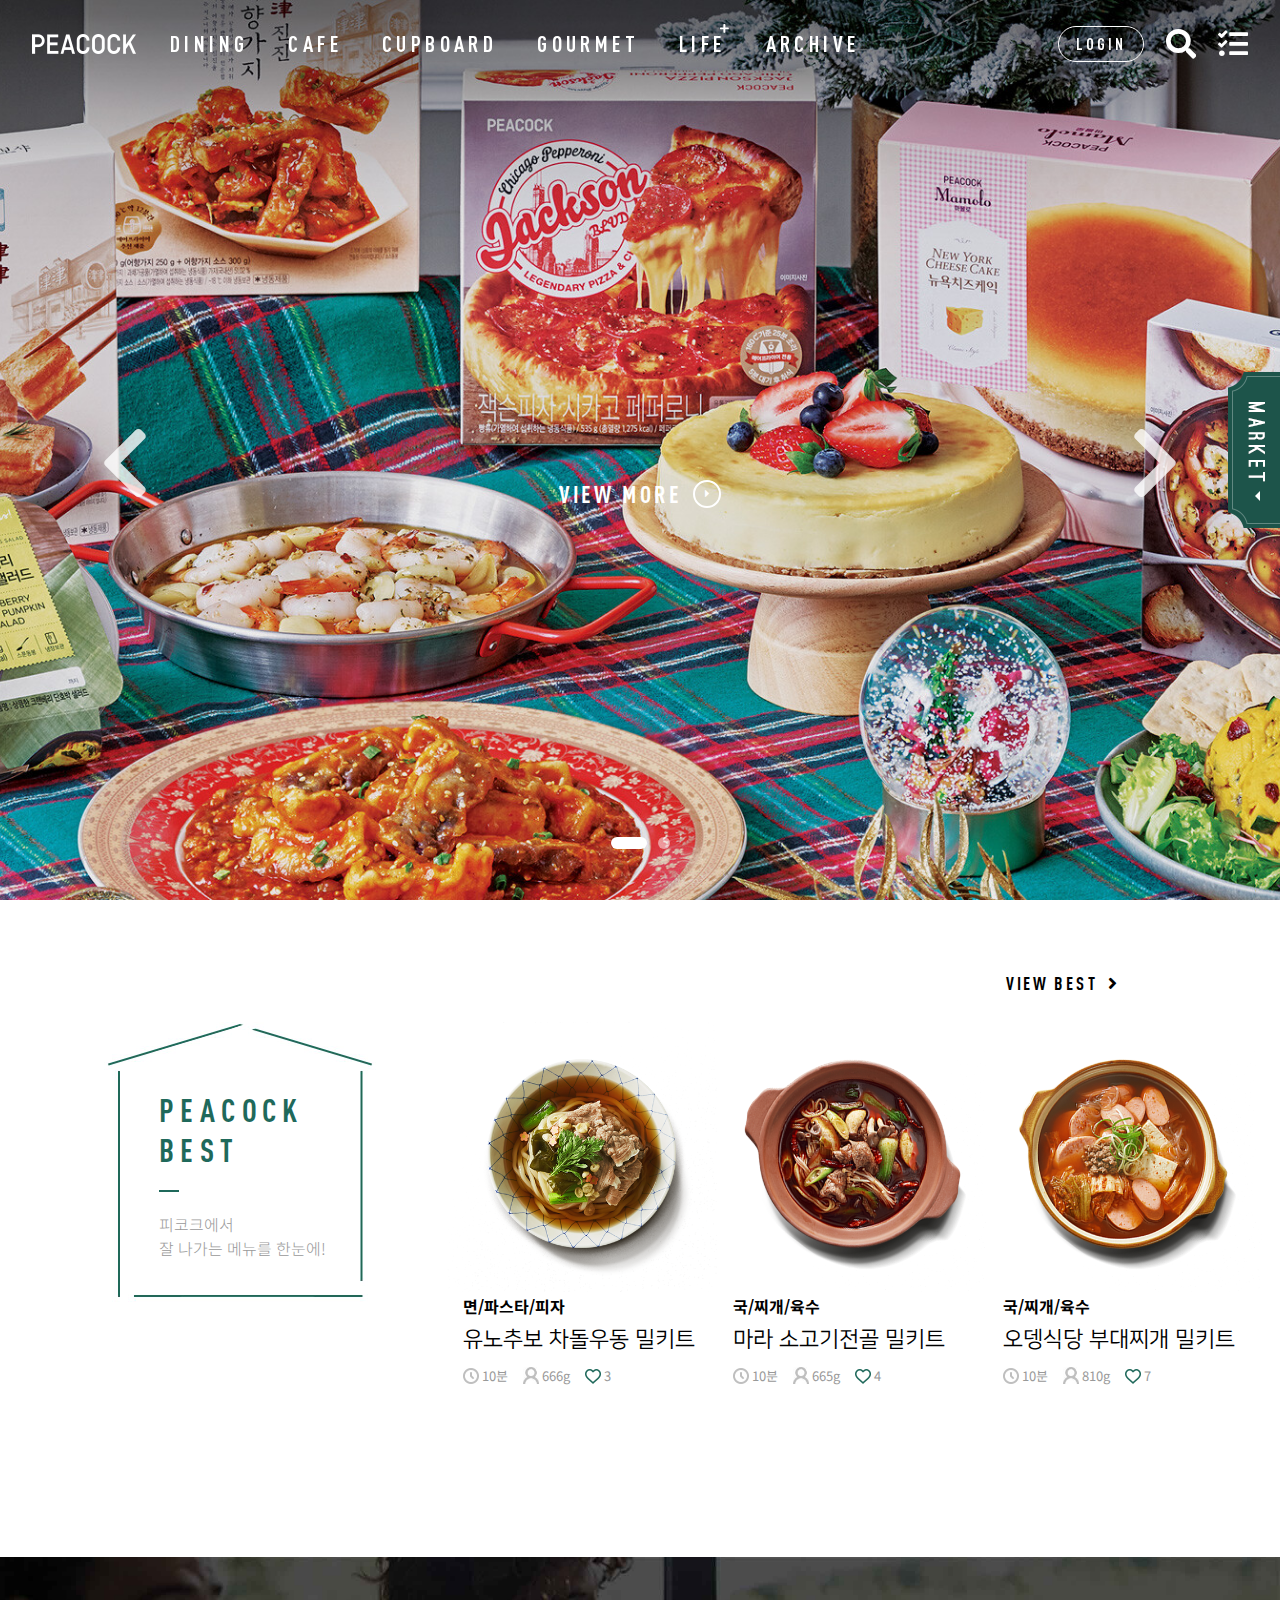
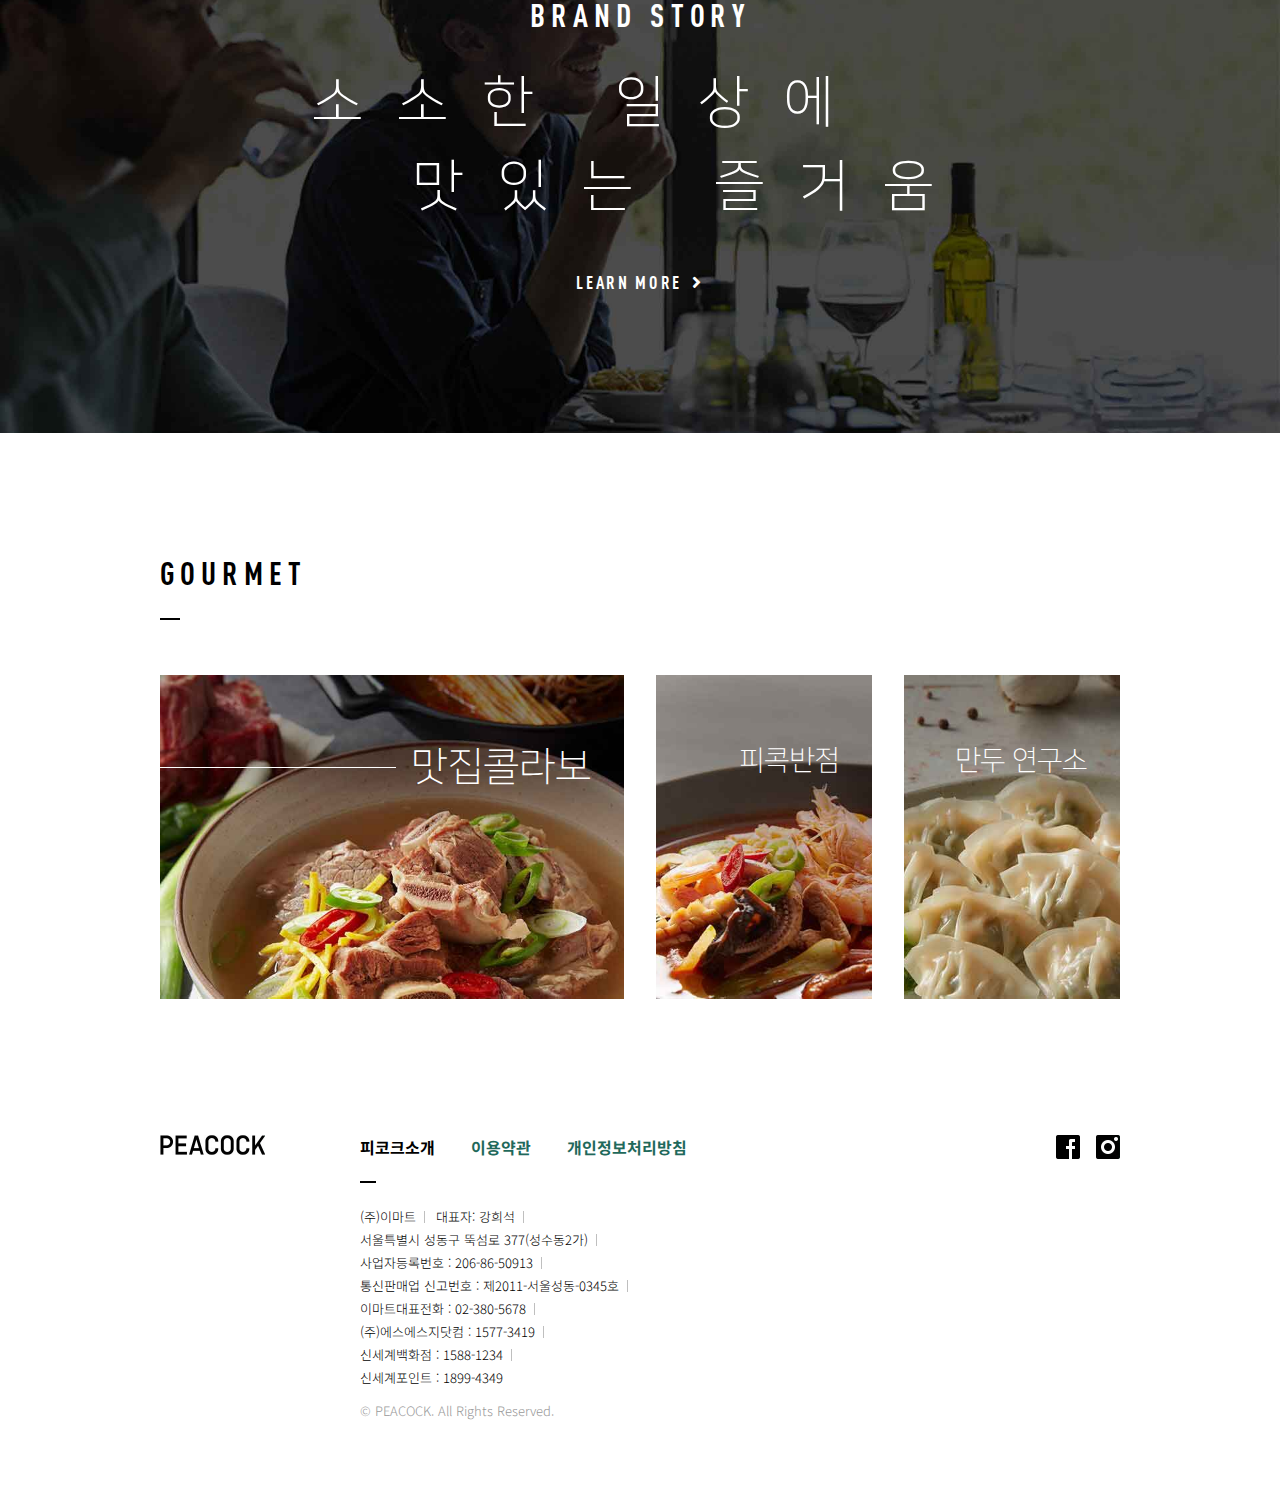
==== commit 9b141424: "Change main-barnd-story scroll event" ====
--- a/index.html
+++ b/index.html
@@ -962,21 +962,23 @@
         slideNext = (n === numSlide) ? 1 : (n + 1);
       }
     }
-
-    checkScroll('#main-story');
-
-    $(window).on('scroll', function() {
+    
+    if($(window).width() > 1024) {
       checkScroll('#main-story');
-    });
-
-    function checkScroll(selector) {
-      var $selector = $(selector);
-      var scrollAmt = $(document).scrollTop();
-      var startMove = 660;
-      var endMove = 1250;
-      var lengthMove = endMove - startMove;
-      if(startMove < scrollAmt && scrollAmt < endMove) {
-        $selector.css({'background-position-y': 100 - ((95 / lengthMove) * (scrollAmt - startMove)) + 'px'});
+  
+      $(window).on('scroll', function() {
+        checkScroll('#main-story');
+      });
+  
+      function checkScroll(selector) {
+        var $selector = $(selector);
+        var scrollAmt = $(document).scrollTop();
+        var startMove = 660;
+        var endMove = 1250;
+        var lengthMove = endMove - startMove;
+        if(startMove < scrollAmt && scrollAmt < endMove) {
+          $selector.css({'background-position-y': 100 - ((95 / lengthMove) * (scrollAmt - startMove)) + 'px'});
+        }
       }
     }
 
--- a/css/web-font.css
+++ b/css/web-font.css
@@ -0,0 +1,105 @@
+@charset "utf-8";
+
+@import url('https://fonts.googleapis.com/css2?family=Noto+Sans+KR:wght@100;300;400;500;700&display=swap');
+
+
+@font-face { 
+  font-family: "Dincond"; 
+  font-weight: 400; 
+  src: url(../font/dincond-medium-webfont.woff) format("woff"), 
+  url(../font/dincond-medium-webfont.ttf) format("truetype"); 
+}
+
+@font-face { 
+  font-family: "Dincond"; 
+  font-weight: 700; 
+  src: url(../font/dincond-bold-webfont.woff) format("woff"), 
+  url(../font/dincond-bold-webfont.ttf) format("truetype"); 
+}
+
+@font-face {
+  font-family: 'NanumSquare';
+  font-weight: 300;
+  src: url(../font/NanumSquareL.eot);
+  src: url(../font/NanumSquareL.eot?#iefix) format('embedded-opentype'),
+       url(../font/NanumSquareL.woff) format('woff'),
+       url(../font/NanumSquareL.ttf) format('truetype');
+}
+
+@font-face {
+  font-family: 'NanumSquare';
+  font-weight: 400;
+  src: url(../font/NanumSquareR.eot);
+  src: url(../font/NanumSquareR.eot?#iefix) format('embedded-opentype'),
+       url(../font/NanumSquareR.woff) format('woff'),
+       url(../font/NanumSquareR.ttf) format('truetype');
+}
+
+@font-face {
+font-family: 'NanumSquare';
+font-weight: 700;
+src: url(../font/NanumSquareB.eot);
+src: url(../font/NanumSquareB.eot?#iefix) format('embedded-opentype'),
+      url(../font/NanumSquareB.woff) format('woff'),
+      url(../font/NanumSquareB.ttf) format('truetype');
+}
+
+
+/**
+ * Copyright (c) 2015 Spoqa, Inc.
+ *
+ * Permission is hereby granted, free of charge, to any person obtaining
+ * a copy of this software and associated documentation files (the
+ * "Software"), to deal in the Software without restriction, including
+ * without limitation the rights to use, copy, modify, merge, publish,
+ * distribute, sublicense, and/or sell copies of the Software, and to
+ * permit persons to whom the Software is furnished to do so, subject to
+ * the following conditions:
+ *
+ * The above copyright notice and this permission notice shall be
+ * included in all copies or substantial portions of the Software.
+ *
+ * THE SOFTWARE IS PROVIDED "AS IS", WITHOUT WARRANTY OF ANY KIND,
+ * EXPRESS OR IMPLIED, INCLUDING BUT NOT LIMITED TO THE WARRANTIES OF
+ * MERCHANTABILITY, FITNESS FOR A PARTICULAR PURPOSE AND
+ * NONINFRINGEMENT. IN NO EVENT SHALL THE AUTHORS OR COPYRIGHT HOLDERS BE
+ * LIABLE FOR ANY CLAIM, DAMAGES OR OTHER LIABILITY, WHETHER IN AN ACTION
+ * OF CONTRACT, TORT OR OTHERWISE, ARISING FROM, OUT OF OR IN CONNECTION
+ * WITH THE SOFTWARE OR THE USE OR OTHER DEALINGS IN THE SOFTWARE.
+ */
+
+ @font-face {
+  font-family: 'Spoqa Han Sans';
+  font-weight: 700;
+  src: local('Spoqa Han Sans Bold'),
+  url('https://cdn.jsdelivr.net/gh/spoqa/spoqa-han-sans@01ff0283e4f36e159ffbf744b36e16ef742da6d8/Subset/SpoqaHanSans/SpoqaHanSansBold.woff2') format('woff2'),
+  url('https://cdn.jsdelivr.net/gh/spoqa/spoqa-han-sans@01ff0283e4f36e159ffbf744b36e16ef742da6d8/Subset/SpoqaHanSans/SpoqaHanSansBold.woff') format('woff'),
+  url('https://cdn.jsdelivr.net/gh/spoqa/spoqa-han-sans@01ff0283e4f36e159ffbf744b36e16ef742da6d8/Subset/SpoqaHanSans/SpoqaHanSansBold.ttf') format('truetype');
+}
+
+@font-face {
+  font-family: 'Spoqa Han Sans';
+  font-weight: 400;
+  src: local('Spoqa Han Sans Regular'),
+  url('https://cdn.jsdelivr.net/gh/spoqa/spoqa-han-sans@01ff0283e4f36e159ffbf744b36e16ef742da6d8/Subset/SpoqaHanSans/SpoqaHanSansRegular.woff2') format('woff2'),
+  url('https://cdn.jsdelivr.net/gh/spoqa/spoqa-han-sans@01ff0283e4f36e159ffbf744b36e16ef742da6d8/Subset/SpoqaHanSans/SpoqaHanSansRegular.woff') format('woff'),
+  url('https://cdn.jsdelivr.net/gh/spoqa/spoqa-han-sans@01ff0283e4f36e159ffbf744b36e16ef742da6d8/Subset/SpoqaHanSans/SpoqaHanSansRegular.ttf') format('truetype');
+}
+
+@font-face {
+  font-family: 'Spoqa Han Sans';
+  font-weight: 300;
+  src: local('Spoqa Han Sans Light'),
+  url('https://cdn.jsdelivr.net/gh/spoqa/spoqa-han-sans@01ff0283e4f36e159ffbf744b36e16ef742da6d8/Subset/SpoqaHanSans/SpoqaHanSansLight.woff2') format('woff2'),
+  url('https://cdn.jsdelivr.net/gh/spoqa/spoqa-han-sans@01ff0283e4f36e159ffbf744b36e16ef742da6d8/Subset/SpoqaHanSans/SpoqaHanSansLight.woff') format('woff'),
+  url('https://cdn.jsdelivr.net/gh/spoqa/spoqa-han-sans@01ff0283e4f36e159ffbf744b36e16ef742da6d8/Subset/SpoqaHanSans/SpoqaHanSansLight.ttf') format('truetype');
+}
+
+@font-face {
+  font-family: 'Spoqa Han Sans';
+  font-weight: 100;
+  src: local('Spoqa Han Sans Thin'),
+  url('https://cdn.jsdelivr.net/gh/spoqa/spoqa-han-sans@01ff0283e4f36e159ffbf744b36e16ef742da6d8/Subset/SpoqaHanSans/SpoqaHanSansThin.woff2') format('woff2'),
+  url('https://cdn.jsdelivr.net/gh/spoqa/spoqa-han-sans@01ff0283e4f36e159ffbf744b36e16ef742da6d8/Subset/SpoqaHanSans/SpoqaHanSansThin.woff') format('woff'),
+  url('https://cdn.jsdelivr.net/gh/spoqa/spoqa-han-sans@01ff0283e4f36e159ffbf744b36e16ef742da6d8/Subset/SpoqaHanSans/SpoqaHanSansThin.ttf') format('truetype');
+}--- a/css/style-pc.css
+++ b/css/style-pc.css
@@ -0,0 +1,311 @@
+@charset "utf-8";
+
+/* reset */
+html {-webkit-text-size-adjust: none; text-size-adjust: none;}
+body {margin: 0;}
+h1, h2, h3, h4, h5, h6, ul, ol, p, dl, dt, dd {margin: 0; padding: 0;}
+h1, h2, h3, h4, h5, h6 {font-weight: 700;}
+li {list-style: none;}
+img {vertical-align: middle;}
+a {color: inherit; text-decoration: inherit;}
+textarea {font-family: inherit; padding: 0;}
+em, address {font-style: normal;}
+i[class^=fa] {position: relative; display: inline-block; vertical-align: middle; overflow: hidden;}
+i[class^=fa] span {position: absolute; left: -9999px;}
+.ir-hidden {position: absolute; left: -9999px;}
+.mobile {display: none !important;}
+br.only-m {content: '';}
+br.only-m::after {content: '\00a0';}
+br.smaller-mobile {content: '';}
+br.smaller-mobile::after {content: '\00a0';}
+
+/* common */
+body {font-family: 'Noto Sans KR', sans-serif; font-size: 22px;} 
+.en {font-family: 'Dincond', sans-serif;}
+.ko {font-family: 'NanumSquare', sans-serif;}
+#wrapper {min-width: 1024px; overflow: hidden;}
+#wrapper.market-on {height: 100vh; overflow: hidden;}
+#wrapper.market-on::before {content: ''; position: fixed; z-index: 100; display: block; width: 100%; height: 100%; background: rgba(0,0,0,0.65);}
+#wrapper.market-on > header {z-index: 10;}
+#wrapper.market-on #market {transform: translate(0, 0);}
+#skip-nav {position: fixed; display: block; width: 100%; top: -32px; font-size: 14px; font-weight: 700; line-height: 30px; text-align: center; background: #ffffff; border-bottom: 2px solid #000000; z-index: 100000;}
+#skip-nav:focus {top: 0;}
+#header {position: fixed; width: 100%; height: 88px; font-weight: 700; transition: height 0.3s ease-out; z-index: 1000;}
+#header > h1 {position: absolute; width: 104px; left: 32px; top: 50%; transform: translate(0, -50%);}
+#header > h1 > a {display: block;}
+#header > h1 > a > img {width: 100%; display: block;}
+#header > h1 > a > img + img {display: none;}
+#gnb {position: absolute; left: 50%; top: 50%; transform: translate(-50%, -50%);}
+#gnb > ul > li {float: left;}
+#gnb > ul > li + li {margin-left: 40px;}
+#gnb > ul > li > a {position: relative; display: block; line-height: 32px; color: #ffffff; letter-spacing: 0.2em; transition: color 0.3s;}
+#gnb > ul > li > a::before {position: absolute; content: ''; width: 0; height: 2px; left: 50%; top: calc(50% + 18px); transform: translate(-50%, 0); background: #ffffff; transition: 0.3s;}
+#gnb > ul > li:hover > a::before {width: 100%;}
+#gnb > ul > li[data-menu^=LIFE] a {position: relative;}
+#gnb > ul > li[data-menu^=LIFE] a > i {font-size: 10px; position: absolute; top: -5px; right: -8px;}
+
+@media screen and (max-width: 1450px) {
+	#gnb {left: 170px; transform: translate(0, -50%);}
+}
+
+#user-menu {position: absolute; right: 32px; top: 50%; transform: translate(0, -50%); color: #ffffff;}
+#user-menu > li {float: left; transition: 0.3s;}
+#user-menu > li:hover {opacity: 0.7;}
+#user-menu > li + li {margin-left: 22px;}
+#user-menu > li:first-child > a {display: block; font-size: 16px; width: 84px; height: 34px; border: 1px solid #ffffff; border-radius: 20px; text-align: center; line-height: 34px; letter-spacing: 0.2em;}
+#user-menu i {font-size: 30px; line-height: 36px;}
+
+@media screen and (max-width: 1140px) {
+	#user-menu > li:first-child {display: none;}
+
+}
+
+#market {position: fixed; top: 0; right: 0; transform: translate(100%, 0); width: 713px; height: 100vh;  z-index: 10000; background: #ffffff; transition: 0.5s;}
+#market > a.open-tab {position: absolute; top: 50%; transform: translate(-100%, -50%);}
+#market > div {position: relative; height: 100%; padding: 114px 37px 30px; box-sizing: border-box;overflow: hidden scroll;}
+#market > div > em {display: block; margin-bottom: 60px; font-size: 48px; letter-spacing: 0.2em;}
+#market > div > ul {overflow: hidden; width: 66.6666%; float: left;}
+#market > div > ul > li {width: 184px; float: left;}
+#market > div > ul > li > a {font-family: 'Dincond', sans-serif; font-size: 20px; font-weight: 700; letter-spacing: 0.1em; display: block; line-height: 37px; border-bottom: 1px solid #000; margin-bottom: 10px;}
+#market > div > ul > li:nth-child(2n) {margin-left: 30px;}
+#market > div > ul > li:nth-child(2) ~ li {margin-top: 60px;} 
+#market > div > ul > li:nth-child(2) > ul {height: 128px;}
+#market > div > ul > li:nth-child(6) > ul {height: 96px;}
+#market > div > ul > li > ul {font-size: 16px; font-weight: 300; line-height: 32px;}
+#market > div > ul > li > ul > li {transition: 0.3s;}
+#market > div > ul > li > ul > li::before {content: ''; width: 8px; height: 2px; display: inline-block; margin-right: 8px; position: relative; top: -6px; transition: 0.3s ease-out;}
+#market > div > ul > li > ul > li:hover {color: #1f695b;}
+#market > div > ul > li > ul > li:hover::before {background: #1f695b;}
+#market > div > div.best {float: right;}
+#market > div > div.best > span {font-size: 20px; font-weight: 700; letter-spacing: 0.1em; display: block; line-height: 37px;}
+#market > div > div.best > a {border: none; display: block; width: 180px; height: 270px; padding-top: 60px; box-sizing: border-box; background: url(../img/market-best.jpg) center no-repeat; background-size: cover;}
+#market > div > div.best > a > em {display: block; text-align: center; font-size: 32px; letter-spacing: 0.1em; line-height: 39px; font-weight: 300; color: #ffffff;}
+#market > div > div.best > a > em > span {display: block; font-size: 16px; line-height: 24px; letter-spacing: normal;}
+#market > div > div.best > a > em > span::before {content: ''; display: block; width: 30px; height: 2px; margin: 15px auto; background: #ffffff;}
+#market > div > a.close-tab {position: absolute; right: 35px; top: 35px; font-size: 42px;}
+#market > div > a.close-tab > i {display: block;}
+
+#header.long-white.white {height: 88px;} /*서브페이지 gnb*/
+#header.white {height: 64px; background: rgba(255, 255, 255, 0.9);}
+#header.white > h1 > a > img {display: none;}
+#header.white > h1 > a > img + img {display: block;}
+#header.white #gnb > ul > li > a {color: #000000; transition: 0.3s;}
+#header.white #gnb > ul > li > a::before {background: #000000; transition: 0.3s;}
+#header.white #gnb > ul > li:hover > a {color: #158C76;}
+#header.white #gnb > ul > li:hover > a::before {background: #158C76;}
+#header.white #user-menu {color: #000000;}
+#header.white #user-menu > li:first-child > a {border-color: #000000;}
+
+#sub-gnb {position: absolute; left: 0; top: 0; width: 100%; height: 100vh; overflow: hidden; z-index: -100;}
+#sub-gnb > div {position: absolute; width: 100%; height: 100%; background: url(../img/gnb-dining-01.jpg) center no-repeat; background-size: cover; display: none;}
+#sub-gnb > div:nth-child(2) {background-image: url(../img/gnb-cafe-01.jpg);}
+#sub-gnb > div:nth-child(3) {background-image: url(../img/gnb-cupboard-01.jpg);}
+#sub-gnb > div:nth-child(4) {background-image: url(../img/gnb-gourmet-01.jpg);}
+#sub-gnb > div > div.sub-list {font-family: 'Dincond', sans-serif; width: 100%; position: absolute; left: 50%; top: 50%; transform: translate(-50%, -50%); text-align: center;color: #ffffff;}
+#sub-gnb > div > div.sub-list > h3 {display: inline-block; font-size: 28px; letter-spacing: 0.2em; line-height: 40px; font-weight: 700; position: relative; right: 5px;}
+#sub-gnb > div > div.sub-list > h3::after {content: ''; display: block; width: 100%; height: 3px; background: #ffffff;}
+#sub-gnb > div.gourmet-bg > div > ul.hover-line > li {font-size: 32px; letter-spacing: 0;}
+#sub-gnb > div.gourmet-bg > div > ul.hover-line li + li {margin-top: 15px;}
+#sub-gnb > div.gourmet-bg > div > div.collabo > h4 {display: block; margin-top: 50px; font-size: 32px; letter-spacing: 0; font-weight: 400; color: rgba(255,255,255,0.4);}
+#sub-gnb > div.gourmet-bg > div > div.collabo:hover > h4 {color: #ffffff; transition: 0.3s ease-out;}
+#sub-gnb > div.gourmet-bg > div > div.collabo > ul > li {font-size: 24px; letter-spacing: 0; line-height: 32px; margin-top: 15px;}
+#sub-gnb > div > a {position: absolute; right: 36px; top: 36px; font-size: 50px; color: #ffffff;}
+#sub-gnb > div > a > i {display: block;}
+#wrapper.sub-gnb-on {height: 100vh; overflow: hidden;}
+#wrapper.sub-gnb-on #sub-gnb {z-index: 100000;}
+#sub-gnb > div.on {display: block;} /* dining cafe cupboard gourmet -> x 누르면 초기화 하기 위함 */
+#sub-gnb > div > div.sub-list.on {width: calc(100% - 940px); left: calc((100% - 940px)/2); transform: translate(-50%, -50%);}
+
+#footer {width: 960px; margin: 0 auto; padding: 16px 0 70px 0; font-size: 13px; font-weight: 300; overflow: hidden;}
+#footer > a.logo {float: left; width: 105px; height: 20px; background: url(../img/logo-footer.jpg) left top no-repeat; background-size: 211px;}
+#footer > a.logo:hover {background-position: -105.5px top;}
+#footer > div {float: right; width: 760px; position: relative;}
+#footer > div > ul {display: inline-block; font-size: 16px; font-weight: 700;}
+#footer > div > ul > li {display: inline-block; transition: 0.3s;}
+#footer > div > ul > li + li {margin-left: 32px; color: #1f695b;}
+#footer > div > ul > li:hover {color: #1f695b;}
+#footer > div > div {position: absolute; right: 0; top: 0;}
+#footer > div > div > a.sns {display: inline-block; width: 24px; height: 24px; background: url(../img/icon-footer-01.png) left top no-repeat; background-size: 48px;}
+#footer > div > div > a.sns:hover {background-position: -24px;}
+#footer > div > div > a.sns + a.sns {margin-left: 12px; background-image: url(../img/icon-footer-02.jpg);}
+#footer > div > address::before {content: ''; display: block; width: 16px; height: 2px; background: #000000; margin: 22px 0 22px 8px;}
+#footer > div > address {line-height: 23px; margin: 0 0 10px -8px;}
+#footer > div > address > span {position: relative; padding: 0 8px;}
+#footer > div > address > span:nth-child(1)::after,
+#footer > div > address > span:nth-child(2)::after,
+#footer > div > address > span:nth-child(3)::after,
+#footer > div > address > br + span::after {content: ''; width: 1px; height: 12px; background: #bfbfbf; position: absolute; top: 4px; left: calc(100%);}
+#footer > div > address > span:last-child::after {content: none;}
+#footer > div > span {font-size: 13px; line-height: 24px; color: #999999;}
+
+
+/* main */
+#main-visual {position: relative; height: 100vh;}
+#main-visual > ul.slide {position: absolute; left: 0; top: 0; width: 100%; height: 100%;}
+#main-visual > ul.slide > li {position: absolute; left: 0; top: 0; width: 100%; height: 100%; background: url(../img/main-visual-01.jpg) center center no-repeat; background-size: cover; display: none;}
+#main-visual > ul.slide > li:first-child {display: block;}
+#main-visual > ul.slide > li:nth-child(2) {background-image: url(../img/main-visual-02.jpg);}
+#main-visual > ul.slide > li > a {position: absolute; top: calc(50% + 44px); left: 50%; transform: translate(-50%, -50%); width: 162px;}
+#main-visual > ul.slide > li > a > span {float: left; font-family: 'Dincond', sans-serif; font-weight: 700; font-size: 24px; letter-spacing: 0.15em; color: #ffffff;}
+#main-visual > ul.slide > li > a > i {float: right; width: 24px; height: 24px; font-size: 12px; color: #ffffff; border: 2px solid #ffffff; text-align: center; line-height: 24px; border-radius: 50%;}
+#main-visual p.control a {position: absolute; color: #ffffff; opacity: 0.8; font-size: 80px; top: 50%; transform: translate(0, -50%);}
+#main-visual p.control a.prev {left: 100px;}
+#main-visual p.control a.next {right: 100px;}
+#main-visual ul.indicator {position: absolute; width: 100%; bottom: 45px; text-align: center;}
+#main-visual ul.indicator li {display: inline-block;}
+#main-visual ul.indicator li + li {margin-left: 5px;}
+#main-visual ul.indicator li a {display: block; width: 12px; height: 12px; border-radius: 12px; overflow: hidden; text-indent: -9999px; background: #ffffff; opacity: 0.5;}
+#main-visual ul.indicator li.on a {width: 36px; border-radius: 6px; opacity: 1;}
+
+#main-best {position: relative; padding-top: 122px;}
+#main-best > a {position: absolute; right: calc(50% - 480px); top: 73px;  transition: 0.3s;}
+#main-best > a::after {transition: 0.3s;}
+#main-best > a:hover {color: #158c76;}
+#main-best > a:hover::after {color: #158c76;}
+#main-best > div {overflow: hidden;}
+#main-best > div > div.best-title {float: left; margin-left: calc(50% - 544px); width: 288px; height: 288px; padding: 68px 0 0 63px; background: url(../img/main-best-00.jpg) center center no-repeat; background-size: contain; box-sizing: border-box;}
+#main-best > div > div.best-title > h2 {color: #1f695b;}
+#main-best > div > div.best-title > h2::after {content: ""; display: block; width: 20px; height: 2px; background: #1f695b; margin: 20px 0;}
+#main-best > div > div.best-title > p {font-weight: 300; font-size: 16px; line-height: 24px; color: #999999;} 
+#main-best > div > div.scroll {float: left; width: calc(100vw - 50% + 175px); height: 435px; margin-left: 63px; overflow-x: scroll;}
+#main-best > div > div.scroll > ul.product {width: 3257px;}
+#main-best > div > div.scroll > ul.product > li {float: left; }
+#main-best > div > div.scroll::-webkit-scrollbar {height: 3px;}
+#main-best > div > div.scroll::-webkit-scrollbar-thumb {height: 3px; background: #cfcfcf;}
+#main-best > div > div.scroll::-webkit-scrollbar-thumb:hover {height: 3.5px; background: #bfbfbf;}
+#main-best > div > div.scroll::-webkit-scrollbar-thumb:active {height: 4px; background: #1f695b;}
+#main-best > div > div.scroll::-webkit-scrollbar-track {height: 1px;background-color:#e6e6e6;}
+
+#main-story {position: relative; height: 576px; background: url(../img/main-story-01.jpg) center 100px no-repeat; background-size: cover; text-align: center; color: #ffffff; transition: background-position 0.2s;}
+#main-story > div {position: absolute; left: 50%; top: 50%; width: 100%; transform: translate(-50%, -50%);}
+#main-story > div > p {font-weight: 300; margin: 25px 0 35px; font-size: 56px; line-height: 84px; letter-spacing: 0.6em; text-indent: -100px;}
+#main-story > div > p::after {content: ''; display: inline-block; margin-right: -100px;}
+
+#main-gourmet {position: relative; height: 686px;}
+#main-gourmet > div {position: absolute; left: 50%; top: 50%; transform: translate(-50%, -50%);}
+#main-gourmet > div > h2::after {content: ''; display: block; width: 20px; height: 2px; margin: 25px 0 55px; background-color: #000000;}
+#main-gourmet > div > div.scroll > ul {width: 960px;}
+#main-gourmet > div > div.scroll > ul > li {float: left; background: url(../img/main-gourmet-01.jpg) center no-repeat; background-size: cover;}
+#main-gourmet > div > div.scroll > ul > li:nth-child(2) {background-image: url(../img/main-gourmet-02.jpg);}
+#main-gourmet > div > div.scroll > ul > li:nth-child(3) {background-image: url(../img/main-gourmet-03.jpg);}
+#main-gourmet > div > div.scroll > ul > li + li {margin-left: 32px;}
+#main-gourmet > div > div.scroll > ul > li > a {display: block; width: 216px; height: 324px; padding: 70px 33px 0 0; font-weight: 300; font-size: 28px; text-align: right; color: #ffffff; box-sizing: border-box; overflow: hidden; transition: 0.3s;}
+#main-gourmet > div > div.scroll > ul > li > a > span {position: relative; }
+#main-gourmet > div > div.scroll > ul > li > a > span::before {content: ''; height: 1px; width: calc(168px - 100%); position: absolute; top: 50%; right: calc(100% + 15px); transition: 0.3s;}
+#main-gourmet > div > div.scroll > ul > li.on > a {width: 464px; font-size: 40px;}
+#main-gourmet > div > div.scroll > ul > li.on > a > span {transform: translate(0, -50%);}
+#main-gourmet > div > div.scroll > ul > li.on > a > span::before {background: #ffffff; width: calc(416px - 100%);}
+
+
+/* sub (common) */
+body.sub section {max-width: 960px; margin: 0 auto;}
+body.sub #main {margin: 88px 0 154px 0; }
+body.sub #sub-visual  > div.intro {position: relative; height: 600px; background: url(../img/sub-korean-ubo-01.png) center no-repeat; background-size: contain; margin-bottom: 32px;}
+body.sub #sub-visual  > div.intro > h2 {position: absolute; left: 0; bottom: 55px; font-size: 56px; font-weight: 300; line-height: 76px;}
+body.sub #sub-visual  > div.intro > h2 > em {color: #1f695b;}
+body.sub #sub-visual  > div.intro > h2::after {content: ''; position: absolute; width: 960px; height: 1px; background: #000000; top: 16%; left: 0; transform: translate(calc(-100% - 15px), 0);}
+body.sub #sub-visual  > div.intro > div {position: absolute; right: 0; bottom: calc(55px + 12px);}
+body.sub #sub-visual  > div.intro > div > dl {font-weight: 300; text-align: right; font-size: 16px; line-height: 28px;}
+body.sub #sub-visual  > div.intro > div > dl * {display: inline;}
+body.sub #sub-visual  > div.intro > div > dl > dt::after {content: ' :';}
+body.sub #sub-visual  > div.intro > div > a.like {margin: 15px 0 15px auto;} 
+body.sub #sub-visual > div.hashtag {width: 865px; height: 155px; margin: 0 auto; background: #f8f8f8; position: relative; margin-bottom: 120px;}
+body.sub #sub-visual > div.hashtag::before {content: '#'; position: absolute; left: 20px; top: -45px; font-size: 167px; font-weight: 300; color: #e6e6e6; font-family: 'NanumSquare', sans-serif;}
+body.sub #sub-visual > div.hashtag > em {position: absolute; left: 55px; top: 45px; font-size: 24px;}
+body.sub #sub-visual > div.hashtag > ul {width: 465px; position: absolute; right: 0; top: 50%; transform: translate(0, -50%); }
+body.sub #sub-visual > div.hashtag > ul > li::before {content: '#';}
+body.sub #sub-visual > div.hashtag > ul > li {display: inline-block; margin-right: 40px; color: #1f695b; font-size: 18px; line-height: 32px; font-weight: 300;}
+body.sub #sub-visual > div.hashtag > ul > li:hover {color: #158c76;}
+body.sub #review {margin-bottom: 100px;}
+body.sub #review > h3 {font-size: 22px; letter-spacing: 4px; font-weight: 300; margin-bottom: 5px;}
+body.sub #review > h3 span {font-family: 'Spoqa Han Sans', 'Spoqa Han Sans JP', 'Sans-serif'; font-size: 14px; letter-spacing: 0;}
+body.sub #review > div.comment-wrapper {height: 90px; overflow: hidden; margin-bottom: 28px;}
+body.sub #review > div.comment-wrapper > div.input {float: left; width: 860px; height: 100%; padding: 5px 10px; border: 1px solid #000000; box-sizing: border-box;}
+body.sub #review > div.comment-wrapper > div.input > textarea {width: 100%; height: calc(100% - 12px); resize: none;  border: none;}
+body.sub #review > div.comment-wrapper > div.input > span {display: block; text-align: right; font-size: 12px; line-height: 0; color: #4c4c4c;}
+body.sub #review > div.comment-wrapper > a {float: right; width: 90px; height: 100%; background: #000000; font-size: 15px; color: #ffffff; text-align: center; line-height: 90px;}
+body.sub #review > ul > li {height: 70px; position: relative; border-bottom: 1px solid #000000; box-sizing: border-box;}
+body.sub #review > ul > li > p {position: absolute; left: 0; top: 50%; transform: translate(0, -50%); font-size: 15px;}
+body.sub #review > ul > li > p + p {left: 100%; transform: translate(-100%, -50%); width: 116px; font-size: 13px; }
+body.sub #review > ul > li > p + p > span {display: block;}
+body.sub #review > ul > li > p + p > span + span {font-size: 12px;}
+body.sub #review > ul > li:last-child > * {position: absolute; top: 100%;}
+body.sub #review > ul > li:last-child > a {background: #ffffff; font-size: 18px; left: 50%; transform: translate(-50%, -50%); text-align: center; width: 134px; letter-spacing: 0.15em; font-weight: 700;}
+body.sub #review > ul > li:last-child > a > i {width: 34px; text-align: left; font-size: 14px; position: absolute; top: 4px; left: calc(100% - 12px); background: #ffffff;}
+body.sub #review > ul > li:last-child > span{background: #ffffff; font-size: 14px; right: 0; transform: translate(0, -50%); width: 56px; text-align: right;}
+body.sub #buy {background: url(../img/korean-02.png) right top no-repeat;}
+body.sub #buy > em {font-size: 28px; margin-bottom: 24px; display: block; }
+body.sub #buy > em > img {margin-right: 3px; position: relative; top: -2px;}
+body.sub #buy > h2 {position: relative; font-size: 44px; font-weight: 300; line-height: 60px; margin-bottom: 24px; padding-top: 65px;}
+body.sub #buy > h2::before {content: ''; position: absolute; width: calc(50vw + 480px); height: 1px; background: #000000; left: 0; top: 0;}
+body.sub #buy > span.price {display: block; font-size: 40px; font-weight: 700; letter-spacing: 0.05em; margin-bottom: 12px;}
+body.sub #buy > span.title {display: block; font-size: 18px; font-weight: 300; margin: 0 0 20px 6px;}
+body.sub #buy > a.like {margin-bottom: 20px;}
+body.sub #buy > p.link {margin-bottom: 122px;}
+body.sub #buy > p.agree {position: relative; padding-top: 25px; font-size: 20px; font-weight: 300; line-height: 32px; text-align: center;}
+body.sub #buy > p.agree::before {content: ''; position: absolute; width: calc(50vw + 480px); height: 1px; background: #000000; left: 0; top: 0;}
+body.sub #buy > p.agree > a {display: inline-block; border-bottom: 1px solid #000000;}
+
+
+/* sub */
+body.sub #sub-visual > ul.content {margin-bottom: 230px;}
+body.sub #sub-visual > ul.content > li > p.desc {font-size: 16px; font-weight: 300; line-height: 1.6;}
+body.sub #sub-visual > ul.content > li > p.desc > em {display: block; font-size: 34px; margin-bottom: 12px;}
+body.sub #sub-visual > ul.content > li:nth-child(1) {margin-bottom: 60px;}
+body.sub #sub-visual > ul.content > li:nth-child(1) > p.desc {margin-left: 35px;}
+body.sub #sub-visual > ul.content > li:nth-child(1) > p.desc > em {color: #d15d2b; font-weight: 100; }
+body.sub #sub-visual > ul.content > li:nth-child(1) > p.image {margin-left: 95px;}
+body.sub #sub-visual > ul.content > li:nth-child(2) {position: relative; height: 380px; margin-bottom: 95px;}
+body.sub #sub-visual > ul.content > li:nth-child(2) > p.desc {position: absolute; right: 110px; top: 50%; transform: translate(0, -50%);}
+body.sub #sub-visual > ul.content > li:nth-child(2) > p.image {position: absolute; left: -70px; top: 0;}
+body.sub #sub-visual > ul.content > li:nth-child(3) {position: relative; height: 900px;}
+body.sub #sub-visual > ul.content > li:nth-child(3)::before {content: ''; width: 100%; height: 470px; position: absolute; background: #f4f4f4; left: calc(50% + 65px); top: 60px;}
+body.sub #sub-visual > ul.content > li:nth-child(3) > img:nth-child(1) {position: absolute; left: 120px; bottom: 0; width: 500px;}
+body.sub #sub-visual > ul.content > li:nth-child(3) > img:nth-child(2) {position: absolute; right: 0; top: 0; width: 375px;}
+
+
+/* module */
+h2.title {font-weight: 700; font-size: 32px; line-height: 40px; letter-spacing: 0.2em;}
+ul.hover-line > li {font-size: 46px;letter-spacing: 0.2em;color: rgba(255,255,255,0.4); margin-top: 35px; transition: 0.3s ease-out;}
+ul.hover-line > li a {position: relative;}
+ul.hover-line > li a::before {content: ''; position: absolute; left: 0; top: 50%;transform: translate(calc(-100% - 30px), -50%);  width: 50vw; height: 1px;  background: #ffffff; opacity: 0; transition: 0.3s ease-out;}
+ul.hover-line > li a::after {content: ''; position: absolute; right: 0; top: 50%;transform: translate(calc(100% + 30px), -50%); width: 50vw; height: 1px;  background: #ffffff; opacity: 0; transition: 0.3s ease-out;}
+ul.hover-line li:hover {color: #ffffff}
+ul.hover-line > li:hover a::before {opacity: 1;}
+ul.hover-line > li:hover a::after {opacity: 1;}
+ul.hover-line li.on {color: #ffffff}
+ul.hover-line > li.on a::before {opacity: 1;}
+ul.hover-line > li.on a::after {opacity: 1;}
+
+#sub-gnb > div.on > div.details {position: relative;  float: right; width: 960px; height: 97.5vh; padding-top: 24px; z-index: 10; background: #ffffff; overflow: auto; transform: translate(100%,0); transition: 0.3s ease-out;}
+#sub-gnb > div.on > div.details.open {transform: none;}
+#sub-gnb > div.on > div.details > ul.product {width: 850px; position: absolute; left: 50%; transform: translate(-50%, 0);}
+#sub-gnb > div.on > div.details > ul.product > li{display: inline-block;}
+
+a.like {display: block; width: 80px; height: 30px; line-height: 26px; padding: 0 15px; font-size: 15px; color: #1f695b;border: 2px solid #206a5b; border-radius: 15px; box-sizing: border-box; background: #ffffff;}
+a.like > span {float: left; display: block; width: 16px; height: 15px; background: url(../img/icon-like.png) 0 0 no-repeat; background-size: 16px; overflow: hidden; text-indent: -9999px; margin: 6px 3px 0 0;}
+
+p.link > a.btn {display: block; width: 210px; line-height: 48px; padding: 0 16px; text-align: left; box-sizing: border-box; font-size: 22px; letter-spacing: 0.15em; font-weight: 700;}
+p.link > a.btn + a.btn {margin-top: 8px;}
+p.link > a.btn.dark {color: #ffffff; background: #1f695b;}
+p.link > a.btn.white {color: #1f695b; background: #ffffff; border: 1px solid #1f695b;}
+
+a.chevron {font-weight: 700; font-size: 18px; letter-spacing: 0.15em;}
+a.chevron::after {content: '\f105'; font-family: 'Font Awesome 5 Free'; font-weight: 600; margin-left: 10px;}
+a.chevron-left::before {content: '\f053'; font-family: 'Font Awesome 5 Free'; font-weight: 600; margin-left: 15px; color: #ffffff; display: inline-block; width: 32px; height: 32px; background: #000000; border-radius: 50%; text-align: center; box-sizing: border-box; padding: 4px; margin-right: 14px;}
+a.chevron-left {font-weight: 700; font-size: 20px; letter-spacing: 0.2em; display: inline-block; margin-bottom: 64px;}
+
+ul.product > li > a {position: relative; display: block; width: 270px; height: 270px;}
+ul.product > li > a  ~ * {padding: 0 16px;}
+ul.product > li > a img {position: absolute; width: 270px; height: 270px; transition: 0.3s;}
+ul.product > li > a > img + img {background: url(../img/main-best-25.jpg) center top no-repeat; background-size: contain; opacity: 0;}
+ul.product > li > span {display: block; font-family: 'Noto Sans KR', sans-serif; font-size: 16px; font-weight: 700; line-height: 28px; margin-bottom: 3px;}
+ul.product > li > em {font-family: 'NanumSquare', sans-serif; display: block; line-height: 34px; margin-bottom: 7px;}
+ul.product > li > div {overflow: hidden; font-size: 13px; line-height: 23px; color: #999999;}
+ul.product > li > div > dl > * {float: left;}
+ul.product > li > div > dl dt {width: 16px; height: 23px; background: url(../img/icon-product-time.jpg) center no-repeat; background-size: 16px; overflow: hidden; text-indent: -9999px;}
+ul.product > li > div > dl dt:nth-of-type(2) {background-image: url(../img/icon-product-amount.jpg);}
+ul.product > li > div > dl dd {margin: 0 15px 0 3px;}
+ul.product > li > div > a > span {float: left; display: block; width: 16px; height: 15px; background: url(../img/icon-like.png) 0 0 no-repeat; background-size: 16px; overflow: hidden; text-indent: -9999px; margin: 5px 3px 0 0;}
+ul.product > li.on > a img {opacity: 0;}
+ul.product > li.on > a img + img {opacity: 1;}--- a/css/style-m.css
+++ b/css/style-m.css
@@ -0,0 +1,218 @@
+@charset "utf-8";
+
+/* reset */
+html {-webkit-text-size-adjust: none; text-size-adjust: none;}
+body {margin: 0;}
+h1, h2, h3, h4, h5, h6, ul, ol, p, dl, dt, dd {margin: 0; padding: 0;}
+h1, h2, h3, h4, h5, h6 {font-weight: 700;}
+li {list-style: none;}
+img {vertical-align: middle;}
+a {color: inherit; text-decoration: inherit;}
+textarea {font-family: inherit; padding: 0;}
+em, address {font-style: normal;}
+i[class^=fa] {position: relative; display: inline-block; vertical-align: middle; overflow: hidden;}
+i[class^=fa] span {position: absolute; left: -9999px;}
+.ir-hidden {position: absolute; left: -9999px;}
+.pc {display: none !important;}
+br.only-pc {content: '';}
+br.only-pc::after {content: '\00a0';}
+br.smaller-mobile {content: '';}
+br.smaller-mobile::after {content: '\00a0';}
+
+#market {display: none;}
+#sub-gnb {display: none;}
+
+
+/* common */
+body {font-family: 'Noto Sans KR', sans-serif; font-size: 20px;} 
+.en {font-family: 'Dincond', sans-serif;}
+.ko {font-family: 'NanumSquare', sans-serif;}
+#wrapper {min-width: 320px; max-width: 1024px; overflow: hidden;}
+#skip-nav {position: fixed; display: block; width: 100%; top: -32px; font-size: 14px; font-weight: 700; line-height: 30px; text-align: center; background: #ffffff; border-bottom: 2px solid #000000; z-index: 100000;}
+#skip-nav:focus {top: 0;}
+#header {position: fixed; width: 100%; height: 56px; font-weight: 700; transition: background 0.3s ease-out; z-index: 1000;}
+#header > h1 {position: absolute; width: 104px; left: 54px; top: 50%; transform: translate(0, -50%);}
+#header > h1 > a {display: block;}
+#header > h1 > a > img {width: 100%; display: block;}
+#header > h1 > a > img + img {display: none;}
+
+#header > a.toggle {position: absolute; left: 16px; top: 50%; transform: translate(0, -50%); width: 22px; height: 18px;}
+#header > a.toggle > span {position: absolute; left: 0; top: 50%; transform: translate(0, -50%); width: 100%; height: 2px; background: #ffffff; overflow: hidden; text-indent: -9999px;}
+#header > a.toggle::before {content: ''; position: absolute; width: 100%; height: 2px; left: 0; top: 0; background: #ffffff;}
+#header > a.toggle::after {content: ''; position: absolute; width: 100%; height: 2px; left: 0; bottom: 0; background: #ffffff;}
+#gnb {position: absolute; left: -240px; top: 0; width: 240px; height: 100vh; background: #ffffff; z-index: 10; transition: 0.3s;}
+#gnb > ul {position: absolute; left: 50%; top: 50%; transform: translate(-50%, -50%); text-align: center;}
+#gnb > ul > li { font-size: 26px; font-weight: 300;}
+#gnb > ul > li + li {margin-top: 24px;}
+#gnb > ul > li:last-child {margin-top: 48px; position: relative;}
+#gnb > ul > li:last-child::before {content: ''; position: absolute; width: 25PX; height: 1px; background: #000000; left: 50%; top: -24px; transform: translate(-50%, 0);}
+#gnb > ul > li > a {position: relative; line-height: 32px; color: #000000; letter-spacing: 0.2em; transition: color 0.3s;}
+#gnb > ul > li > a::before {position: absolute; content: ''; width: 0; height: 2px; left: 50%; top: calc(50% + 18px); transform: translate(-50%, 0); background: #000000; transition: 0.3s;}
+#gnb > ul > li:hover > a::before {width: 100%;}
+#gnb > ul > li[data-menu^=LIFE] a {position: relative;}
+#gnb > ul > li[data-menu^=LIFE] a > i {font-size: 10px; position: absolute; top: -5px; right: -8px;}
+#gnb > ul > li:hover > a {color: #158C76;}
+#gnb > ul > li:hover > a::before {background: #158C76;}
+#gnb > a.close-tab {position: absolute; right: 19px; top: 19px; width: 26px; height: 26px;}
+#gnb > a.close-tab::before {content: ''; position: absolute; left: 0; top: 0; width: 134.421356%; height: 2px; transform: rotate(45deg); transform-origin: left;background: #000000;}
+#gnb > a.close-tab::after {content: ''; position: absolute; left: 0; bottom: 0; width: 134.421356%; height: 2px;transform: rotate(-45deg); transform-origin: left; background: #000000;}
+#gnb > a.close-tab > span {position: absolute; text-indent: -9999px;}
+
+#user-menu {position: absolute; right: 16px; top: 50%; transform: translate(0, -50%); color: #ffffff;}
+#user-menu > li {float: left; transition: 0.3s;}
+#user-menu > li:hover {opacity: 0.7;}
+#user-menu > li + li {margin-left: 22px;}
+#user-menu > li:first-child > a {display: block; font-size: 16px; width: 84px; height: 34px; border: 1px solid #ffffff; border-radius: 20px; text-align: center; line-height: 34px; letter-spacing: 0.2em;}
+#user-menu i {font-size: 27px; line-height: 36px;}
+
+#header.white {background: rgba(255, 255, 255, 0.9);}
+#header.white > a.toggle > span,
+#header.white > a.toggle::before,
+#header.white > a.toggle::after {background: #000000;}
+#header.white > h1 > a > img {display: none;}
+#header.white > h1 > a > img + img {display: block;}
+#header.white #user-menu {color: #000000;}
+
+#wrapper.open {height: 100vh; overflow: hidden;}
+#wrapper.open #header::after {content: ''; position: fixed; left: 0; top: 0; width: 100%; height: 100%; background: rgba(0,0,0,0.65);}
+#wrapper.open > header {z-index: 10;}
+#wrapper.open #gnb {transform: translate(100%, 0);}
+
+
+/* main */
+#main-visual {position: relative; height: 100vh;}
+#main-visual > ul.slide {position: absolute; left: 0; top: 0; width: 100%; height: 100%;}
+#main-visual > ul.slide > li {position: absolute; left: 0; top: 0; width: 100%; height: 100%; background: url(../img/main-visual-01-m.jpg) center center no-repeat; background-size: cover; display: none;}
+#main-visual > ul.slide > li:first-child {display: block;}
+#main-visual > ul.slide > li:nth-child(2) {background-image: url(../img/main-visual-02-m.jpg);}
+#main-visual > ul.slide > li > a {position: absolute; top: calc(50% + 44px); left: 50%; transform: translate(-50%, -50%); width: 124px;}
+#main-visual > ul.slide > li > a > span {font-family: 'Dincond', sans-serif; font-weight: 700; font-size: 18px; letter-spacing: 0.15em; color: #ffffff; float: left;}
+#main-visual > ul.slide > li > a > i {float: right; width: 16px; height: 16px; font-size: 12px; color: #ffffff; border: 2px solid #ffffff; text-align: center; line-height: 16px; border-radius: 50%;}
+#main-visual ul.indicator {position: absolute; width: 100%; bottom: 35px; text-align: center;}
+#main-visual ul.indicator li {display: inline-block;}
+#main-visual ul.indicator li + li {margin-left: 5px;}
+#main-visual ul.indicator li a {display: block; width: 12px; height: 12px; border-radius: 12px; overflow: hidden; text-indent: -9999px; background: #ffffff; opacity: 0.5;}
+#main-visual ul.indicator li.on a {width: 36px; border-radius: 6px; opacity: 1;}
+
+#main-best {position: relative; padding-top: 44px;}
+#main-best > a {position: absolute; right: 20px; top: 80px; transition: 0.3s; font-size: 14px; letter-spacing: 0.15em;}
+#main-best > a::after {transition: 0.3s;}
+#main-best > a:hover {color: #158c76;}
+#main-best > a:hover::after {color: #158c76;}
+#main-best > div {overflow: hidden;}
+#main-best > div > div.best-title {float: left; width: 288px; padding-left: 20px; box-sizing: border-box;}
+#main-best > div > div.best-title > h2 {font-weight: 300;}
+#main-best > div > div.best-title > h2::after {content: ""; display: block; width: 10px; height: 1px; background: #000000; margin: 20px 0;}
+#main-best > div > div.best-title > p {font-weight: 300; font-size: 16px; line-height: 24px; color: #999999;} 
+#main-best > div > div.scroll {float: left; width: 100vw; overflow-x: scroll;}
+#main-best > div > div.scroll > ul.product {width: 2030px;}
+#main-best > div > div.scroll > ul.product > li {float: left; }
+#main-best > div > div.scroll::-webkit-scrollbar {height: 3px;}
+#main-best > div > div.scroll::-webkit-scrollbar-thumb {height: 3px; background: #cfcfcf;}
+#main-best > div > div.scroll::-webkit-scrollbar-thumb:hover {height: 3.5px; background: #bfbfbf;}
+#main-best > div > div.scroll::-webkit-scrollbar-thumb:active {height: 4px; background: #1f695b;}
+#main-best > div > div.scroll::-webkit-scrollbar-track {height: 1px;background-color:#e6e6e6;}
+
+#main-story {margin-top: 10px; position: relative; height: 240px; background: url(../img/main-story-01.jpg) center top no-repeat; background-size: cover; text-align: center; color: #ffffff;}
+#main-story > div {position: absolute; left: 50%; top: 50%; width: 100%; transform: translate(-50%, -50%);}
+#main-story > div > p {font-weight: 300; margin: 25px 0 35px; font-size: 24px; line-height: 36px; letter-spacing: 0.6em; text-indent: -46px;}
+#main-story > div > p::after {content: ''; display: inline-block; margin-right: -32px;}
+
+#main-gourmet {position: relative; margin: 44px 0 44px 20px;}
+/* #main-gourmet > div {background: paleturquoise;} */
+#main-gourmet > div > h2 {font-weight: 300;}
+#main-gourmet > div > h2::after {content: ''; display: block; width: 20px; height: 2px; margin: 15px 0 22px; background-color: #000000;}
+#main-gourmet > div > div.scroll {padding-bottom: 15px;}
+#main-gourmet > div > div.scroll::-webkit-scrollbar {height: 3px;}
+#main-gourmet > div > div.scroll::-webkit-scrollbar-thumb {height: 3px; background: #cfcfcf;}
+#main-gourmet > div > div.scroll::-webkit-scrollbar-thumb:hover {height: 3.5px; background: #bfbfbf;}
+#main-gourmet > div > div.scroll::-webkit-scrollbar-thumb:active {height: 4px; background: #1f695b;}
+#main-gourmet > div > div.scroll::-webkit-scrollbar-track {height: 1px;background-color:#e6e6e6;}
+#main-gourmet > div > div.scroll > ul {width: 784px; overflow: hidden;}
+#main-gourmet > div > div.scroll > ul > li {float: left; background: url(../img/main-gourmet-01.jpg) center no-repeat; background-size: cover;}
+#main-gourmet > div > div.scroll > ul > li:nth-child(2) {background-image: url(../img/main-gourmet-02.jpg);}
+#main-gourmet > div > div.scroll > ul > li:nth-child(3) {background-image: url(../img/main-gourmet-03.jpg);}
+#main-gourmet > div > div.scroll > ul > li + li {margin-left: 12px;}
+#main-gourmet > div > div.scroll > ul > li > a {display: block; width: 216px; height: 224px; padding: 43px 15px 0 0; font-weight: 300; font-size: 28px; text-align: right; color: #ffffff; box-sizing: border-box; overflow: hidden; transition: 0.3s;}
+#main-gourmet > div > div.scroll > ul > li > a > span {position: relative; }
+#main-gourmet > div > div.scroll > ul > li > a > span::before {content: ''; height: 1px; width: calc(168px - 100%); position: absolute; top: 50%; right: calc(100% + 15px); transition: 0.3s;}
+#main-gourmet > div > div.scroll > ul > li.on > a {width: 320px;}
+#main-gourmet > div > div.scroll > ul > li.on > a > span {transform: translate(0, -50%);}
+#main-gourmet > div > div.scroll > ul > li.on > a > span::before {background: #ffffff; width: calc(416px - 100%);}
+
+@media screen and (max-width: 870px) {
+	#main-gourmet > div > div.scroll {overflow-x: scroll;}
+	#main-gourmet > div > div.scroll > ul {width: 865px;}
+	#main-gourmet > div > div.scroll > ul > li > a {width: 260px; height: 180px; font-size: 22px;}
+}
+
+
+#footer {width: 768px; margin: 0 auto; padding: 16px 0 70px 0; font-size: 13px; font-weight: 300; overflow: hidden;}
+#footer > a.logo {float: left; width: 105px; height: 20px; background: url(../img/logo-footer.jpg) left top no-repeat; background-size: 211px;}
+#footer > a.logo:hover {background-position: -105.5px top;}
+#footer > div {float: right; width: 558px; position: relative;}
+#footer > div > ul {display: inline-block; font-size: 16px; font-weight: 700;}
+#footer > div > ul > li {display: inline-block; transition: 0.3s;}
+#footer > div > ul > li + li {margin-left: 32px; color: #1f695b;}
+#footer > div > ul > li:hover {color: #1f695b;}
+#footer > div > div {position: absolute; right: 0; top: 0;}
+#footer > div > div > a.sns {display: inline-block; width: 24px; height: 24px; background: url(../img/icon-footer-01.png) left top no-repeat; background-size: 48px;}
+#footer > div > div > a.sns:hover {background-position: -24px;}
+#footer > div > div > a.sns + a.sns {margin-left: 12px; background-image: url(../img/icon-footer-02.jpg);}
+#footer > div > address::before {content: ''; display: block; width: 16px; height: 2px; background: #000000; margin: 22px 0 22px 8px;}
+#footer > div > address {line-height: 23px; margin: 0 0 10px -8px;}
+#footer > div > address > span {position: relative; padding: 0 8px;}
+#footer > div > address > span:nth-child(1)::after,
+#footer > div > address > span:nth-child(2)::after,
+#footer > div > address > span:nth-child(12)::after {content: ''; width: 1px; height: 12px; background: #bfbfbf; position: absolute; top: 4px; left: calc(100%);}
+#footer > div > address > span:last-child::after {content: none;}
+#footer > div > span {font-size: 13px; line-height: 24px; color: #999999;}
+
+@media screen and (max-width: 810px) {
+	#footer {width: calc(100% - 40px); padding-bottom: 16px;}
+	#footer > a.logo {float: none; display: block; width: 90px; height: 17px; margin-bottom: 50px; background-size: 180px;}
+	#footer > a.logo:hover {background-position: -90px top;}
+	#footer > div {float: none; width: auto;}
+	#footer > div > ul {font-size: 14px;}
+	#footer > div > div {top: -67px;}
+	#footer > div > div > a.sns {width: 20px; height: 20px; background-size: 40px;}
+	#footer > div > div > a.sns:hover {background-position: -20px;}
+	#footer > div > address > span:nth-child(2)::after,
+	#footer > div > address > span:nth-child(12)::after{content: initial;}
+	br.smaller-mobile {content: initial;}
+	br.smaller-mobile::after {content: initial;}
+}
+
+/* sub (common) */
+
+
+
+/* sub */
+
+
+
+
+/* module */
+h2.title {font-weight: 700; font-size: 20px; line-height: 24px; letter-spacing: 0.2em;}
+
+a.chevron {font-weight: 700; font-size: 14px; letter-spacing: 0.15em;}
+a.chevron::after {content: '\f105'; font-family: 'Font Awesome 5 Free'; font-weight: 600; margin-left: 8px;}
+a.chevron-left::before {content: '\f053'; font-family: 'Font Awesome 5 Free'; font-weight: 600; margin-left: 15px; color: #ffffff; display: inline-block; width: 32px; height: 32px; background: #000000; border-radius: 50%; text-align: center; box-sizing: border-box; padding: 4px; margin-right: 14px;}
+a.chevron-left {font-weight: 700; font-size: 20px; letter-spacing: 0.2em; display: inline-block; margin-bottom: 64px;}
+
+ul.product > li {width: 168px; overflow: hidden; position: relative; margin-bottom: 24px;}
+ul.product > li > a {position: relative; display: block; width: 134px; height: 134px;}
+ul.product > li > a  ~ * {padding: 0 16px;}
+ul.product > li > a img {position: absolute; width: 134px; height: 134px; transition: 0.3s;}
+ul.product > li > a > img + img {background: url(../img/main-best-25.jpg) center top no-repeat; background-size: contain; opacity: 0;}
+ul.product > li > span {display: block; font-family: 'Noto Sans KR', sans-serif; font-size: 13px; font-weight: 700; line-height: 24px; }
+ul.product > li > em {font-family: 'NanumSquare', sans-serif; display: block; line-height: 24px; margin-bottom: 7px; font-size: 16px; height: 24px; overflow: hidden;}
+ul.product > li > div { overflow: hidden; font-size: 13px; line-height: 23px; color: #999999;}
+ul.product > li > div > dl > * {float: left;}
+ul.product > li > div > dl dt {width: 16px; height: 23px; background: url(../img/icon-product-time.jpg) center no-repeat; background-size: 16px; overflow: hidden; text-indent: -9999px;}
+ul.product > li > div > dl dt:nth-of-type(2) {background-image: url(../img/icon-product-amount.jpg);}
+ul.product > li > div > dl dd {margin: 0 15px 0 3px;}
+ul.product > li > div > a {position: absolute; right: 36px; top: 50%;}
+ul.product > li > div > a > span {float: left; display: block; width: 16px; height: 15px; background: url(../img/icon-like.png) 0 0 no-repeat; background-size: 16px; overflow: hidden; text-indent: -9999px; margin: 5px 3px 0 0;}
+ul.product > li.on > a img {opacity: 0;}
+ul.product > li.on > a img + img {opacity: 1;}